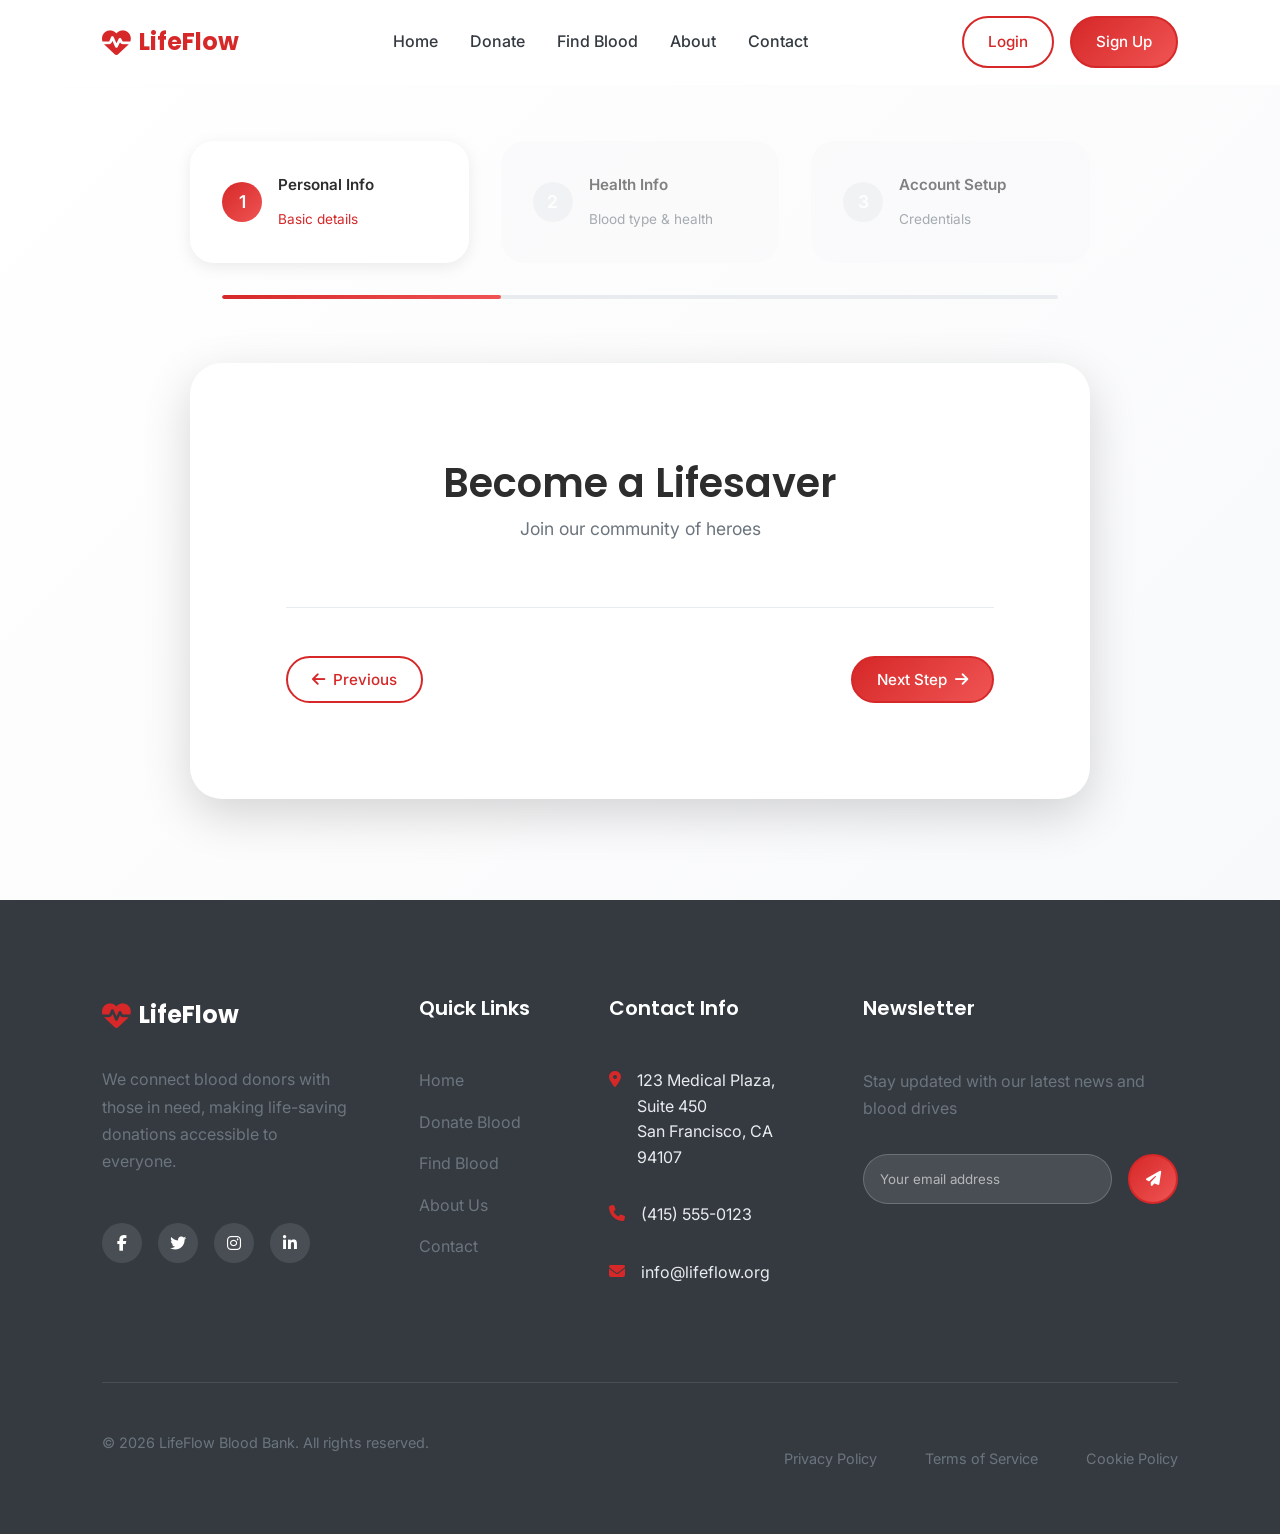
==== register.html @ fe461d33 "commit second" ====
<!DOCTYPE html>
<html lang="en">
<head>
    <meta charset="UTF-8">
    <meta name="viewport" content="width=device-width, initial-scale=1.0">
    <title>Register | LifeFlow Blood Bank</title>
    
    <!-- Fonts -->
    <link rel="preconnect" href="https://fonts.googleapis.com">
    <link rel="preconnect" href="https://fonts.gstatic.com" crossorigin>
    <link href="https://fonts.googleapis.com/css2?family=Inter:wght@300;400;500;600;700&family=Poppins:wght@400;500;600;700&display=swap" rel="stylesheet">
    
    <!-- Font Awesome -->
    <link rel="stylesheet" href="https://cdnjs.cloudflare.com/ajax/libs/font-awesome/6.4.0/css/all.min.css">
    
    <!-- AOS -->
    <link href="https://unpkg.com/aos@2.3.1/dist/aos.css" rel="stylesheet">
    
    <!-- CSS Files -->
    <link rel="stylesheet" href="assets/css/style.css">
    <link rel="stylesheet" href="assets/css/animations.css">
    <link rel="stylesheet" href="assets/css/responsive.css">
    <link rel="stylesheet" href="assets/css/register.css">
    <link rel="stylesheet" href="assets/css/micro-interactions.css">
    
    <link rel="icon" type="image/x-icon" href="assets/images/icons/favicon.ico">
</head>
<body>
    <!-- Navbar -->
    <nav class="navbar">
        <div class="container">
            <a href="index.html" class="logo">
                <i class="fas fa-heartbeat"></i>
                <span>LifeFlow</span>
            </a>
            
            <div class="nav-links" id="navLinks">
                <a href="index.html" class="nav-link">Home</a>
                <a href="#" class="nav-link">Donate</a>
                <a href="#" class="nav-link">Find Blood</a>
                <a href="#" class="nav-link">About</a>
                <a href="#" class="nav-link">Contact</a>
            </div>
            
            <div class="nav-buttons">
                <a href="login.html" class="btn btn-outline">Login</a>
                <a href="register.html" class="btn btn-primary active">Sign Up</a>
            </div>
            
            <button class="menu-toggle" id="menuToggle">
                <i class="fas fa-bars"></i>
            </button>
        </div>
    </nav>

    <!-- Register Section -->
    <section class="register-section">
        <div class="container">
            <div class="register-container">
                <!-- Progress Steps -->
                <div class="register-progress" data-aos="fade-down">
                    <div class="progress-steps">
                        <div class="step active" data-step="1">
                            <div class="step-number">1</div>
                            <div class="step-text">
                                <span class="step-title">Personal Info</span>
                                <span class="step-desc">Basic details</span>
                            </div>
                        </div>
                        <div class="step" data-step="2">
                            <div class="step-number">2</div>
                            <div class="step-text">
                                <span class="step-title">Health Info</span>
                                <span class="step-desc">Blood type & health</span>
                            </div>
                        </div>
                        <div class="step" data-step="3">
                            <div class="step-number">3</div>
                            <div class="step-text">
                                <span class="step-title">Account Setup</span>
                                <span class="step-desc">Credentials</span>
                            </div>
                        </div>
                    </div>
                    <div class="progress-bar">
                        <div class="progress-fill" id="progressFill"></div>
                    </div>
                </div>

                <!-- Register Form -->
                <div class="register-card" data-aos="fade-up">
                    <div class="register-header">
                        <h1 class="register-title">Become a Lifesaver</h1>
                        <p class="register-subtitle">Join our community of heroes</p>
                    </div>

                    <form class="register-form" id="registerForm">
                        <!-- Step 1: Personal Information -->
                        <div class="form-step active" data-step="1">
                            <div class="form-row">
                                <div class="form-group">
                                    <label for="fullName" class="form-label">Full Name</label>
                                    <div class="input-group">
                                        <i class="fas fa-user"></i>
                                        <input 
                                            type="text" 
                                            id="fullName" 
                                            name="fullName" 
                                            placeholder="Enter your full name"
                                            required
                                        >
                                    </div>
                                    <div class="error-message" id="fullNameError"></div>
                                </div>
                            </div>

                            <div class="form-row">
                                <div class="form-group">
                                    <label for="email" class="form-label">Email Address</label>
                                    <div class="input-group">
                                        <i class="fas fa-envelope"></i>
                                        <input 
                                            type="email" 
                                            id="email" 
                                            name="email" 
                                            placeholder="Enter your email"
                                            required
                                        >
                                    </div>
                                    <div class="error-message" id="emailError"></div>
                                </div>
                                <div class="form-group">
                                    <label for="phone" class="form-label">Phone Number</label>
                                    <div class="input-group">
                                        <i class="fas fa-phone"></i>
                                        <input 
                                            type="tel" 
                                            id="phone" 
                                            name="phone" 
                                            placeholder="Enter your phone number"
                                            required
                                        >
                                    </div>
                                    <div class="error-message" id="phoneError"></div>
                                </div>
                            </div>

                            <div class="form-row">
                                <div class="form-group">
                                    <label for="gender" class="form-label">Gender</label>
                                    <div class="input-group">
                                        <i class="fas fa-venus-mars"></i>
                                        <select id="gender" name="gender" required>
                                            <option value="">Select gender</option>
                                            <option value="male">Male</option>
                                            <option value="female">Female</option>
                                            <option value="other">Other</option>
                                            <option value="prefer-not-to-say">Prefer not to say</option>
                                        </select>
                                    </div>
                                    <div class="error-message" id="genderError"></div>
                                </div>
                                <div class="form-group">
                                    <label for="dob" class="form-label">Date of Birth</label>
                                    <div class="input-group">
                                        <i class="fas fa-birthday-cake"></i>
                                        <input 
                                            type="date" 
                                            id="dob" 
                                            name="dob" 
                                            required
                                            max="2005-01-01"
                                        >
                                    </div>
                                    <div class="error-message" id="dobError"></div>
                                </div>
                            </div>
                        </div>

                        <!-- Step 2: Health Information -->
                        <div class="form-step" data-step="2">
                            <div class="form-group">
                                <label for="bloodGroup" class="form-label">Blood Group</label>
                                <div class="blood-group-selector">
                                    <div class="blood-options">
                                        <div class="blood-option" data-blood="A+">
                                            <span>A+</span>
                                        </div>
                                        <div class="blood-option" data-blood="A-">
                                            <span>A-</span>
                                        </div>
                                        <div class="blood-option" data-blood="B+">
                                            <span>B+</span>
                                        </div>
                                        <div class="blood-option" data-blood="B-">
                                            <span>B-</span>
                                        </div>
                                        <div class="blood-option" data-blood="AB+">
                                            <span>AB+</span>
                                        </div>
                                        <div class="blood-option" data-blood="AB-">
                                            <span>AB-</span>
                                        </div>
                                        <div class="blood-option" data-blood="O+">
                                            <span>O+</span>
                                        </div>
                                        <div class="blood-option" data-blood="O-">
                                            <span>O-</span>
                                        </div>
                                    </div>
                                    <input type="hidden" id="bloodGroup" name="bloodGroup" required>
                                    <div class="error-message" id="bloodGroupError"></div>
                                </div>
                            </div>

                            <div class="form-group">
                                <label class="form-label">Health Status</label>
                                <div class="health-questions">
                                    <div class="health-question">
                                        <p>Have you donated blood in the last 3 months?</p>
                                        <div class="radio-group">
                                            <label class="radio-container">
                                                <input type="radio" name="recentDonation" value="yes">
                                                <span class="radio-checkmark"></span>
                                                <span class="radio-label">Yes</span>
                                            </label>
                                            <label class="radio-container">
                                                <input type="radio" name="recentDonation" value="no" checked>
                                                <span class="radio-checkmark"></span>
                                                <span class="radio-label">No</span>
                                            </label>
                                        </div>
                                    </div>
                                    <div class="health-question">
                                        <p>Do you have any chronic illnesses?</p>
                                        <div class="radio-group">
                                            <label class="radio-container">
                                                <input type="radio" name="chronicIllness" value="yes">
                                                <span class="radio-checkmark"></span>
                                                <span class="radio-label">Yes</span>
                                            </label>
                                            <label class="radio-container">
                                                <input type="radio" name="chronicIllness" value="no" checked>
                                                <span class="radio-checkmark"></span>
                                                <span class="radio-label">No</span>
                                            </label>
                                        </div>
                                    </div>
                                </div>
                            </div>
                        </div>

                        <!-- Step 3: Account Setup -->
                        <div class="form-step" data-step="3">
                            <div class="form-group">
                                <label for="password" class="form-label">Password</label>
                                <div class="input-group">
                                    <i class="fas fa-lock"></i>
                                    <input 
                                        type="password" 
                                        id="password" 
                                        name="password" 
                                        placeholder="Create a strong password"
                                        required
                                    >
                                    <button type="button" class="toggle-password" id="togglePassword">
                                        <i class="fas fa-eye"></i>
                                    </button>
                                </div>
                                <div class="password-strength" id="passwordStrength">
                                    <div class="strength-bar">
                                        <div class="strength-fill" id="strengthFill"></div>
                                    </div>
                                    <span class="strength-text" id="strengthText">Weak</span>
                                </div>
                                <div class="error-message" id="passwordError"></div>
                            </div>

                            <div class="form-group">
                                <label for="confirmPassword" class="form-label">Confirm Password</label>
                                <div class="input-group">
                                    <i class="fas fa-lock"></i>
                                    <input 
                                        type="password" 
                                        id="confirmPassword" 
                                        name="confirmPassword" 
                                        placeholder="Confirm your password"
                                        required
                                    >
                                    <button type="button" class="toggle-password" id="toggleConfirmPassword">
                                        <i class="fas fa-eye"></i>
                                    </button>
                                </div>
                                <div class="error-message" id="confirmPasswordError"></div>
                            </div>

                            <div class="form-group">
                                <label class="checkbox-container terms-checkbox">
                                    <input type="checkbox" id="terms" name="terms" required>
                                    <span class="checkmark"></span>
                                    <span class="checkbox-label">
                                        I agree to the <a href="#" class="terms-link">Terms of Service</a> and <a href="#" class="terms-link">Privacy Policy</a>. I understand that my information will be used for blood donation purposes only.
                                    </span>
                                </label>
                                <div class="error-message" id="termsError"></div>
                            </div>
                        </div>

                        <!-- Form Navigation -->
                        <div class="form-navigation">
                            <button type="button" class="btn btn-outline btn-prev" id="prevBtn">
                                <i class="fas fa-arrow-left"></i>
                                Previous
                            </button>
                            <button type="button" class="btn btn-primary btn-next" id="nextBtn">
                                Next Step
                                <i class="fas fa-arrow-right"></i>
                            </button>
                            <button type="submit" class="btn btn-primary btn-submit" id="submitBtn">
                                <i class="fas fa-user-plus"></i>
                                Create Account
                            </button>
                        </div>
                    </form>
                </div>
            </div>
        </div>
    </section>

    <!-- Success Modal -->
    <div class="modal-overlay" id="successModal">
        <div class="modal-content">
            <div class="modal-success">
                <div class="success-icon">
                    <i class="fas fa-check-circle"></i>
                </div>
                <h2 class="modal-title">Registration Successful!</h2>
                <p class="modal-text">Welcome to the LifeFlow community. Your account has been created successfully.</p>
                <div class="success-details">
                    <p>You can now:</p>
                    <ul>
                        <li><i class="fas fa-check"></i> Schedule blood donations</li>
                        <li><i class="fas fa-check"></i> Track your donation history</li>
                        <li><i class="fas fa-check"></i> Find blood donation centers</li>
                        <li><i class="fas fa-check"></i> Receive important updates</li>
                    </ul>
                </div>
                <div class="modal-actions">
                    <a href="index.html" class="btn btn-outline">Return Home</a>
                    <a href="login.html" class="btn btn-primary">Login Now</a>
                </div>
            </div>
        </div>
    </div>

    <!-- Footer -->
    <footer class="footer">
        <div class="container">
            <div class="footer-grid">
                <div class="footer-col">
                    <a href="index.html" class="footer-logo">
                        <i class="fas fa-heartbeat"></i>
                        <span>LifeFlow</span>
                    </a>
                    <p class="footer-desc">
                        We connect blood donors with those in need, making life-saving donations accessible to everyone.
                    </p>
                    <div class="social-links">
                        <a href="#" class="social-link"><i class="fab fa-facebook-f"></i></a>
                        <a href="#" class="social-link"><i class="fab fa-twitter"></i></a>
                        <a href="#" class="social-link"><i class="fab fa-instagram"></i></a>
                        <a href="#" class="social-link"><i class="fab fa-linkedin-in"></i></a>
                    </div>
                </div>
                
                <div class="footer-col">
                    <h3 class="footer-title">Quick Links</h3>
                    <ul class="footer-links">
                        <li><a href="index.html">Home</a></li>
                        <li><a href="#">Donate Blood</a></li>
                        <li><a href="#">Find Blood</a></li>
                        <li><a href="#">About Us</a></li>
                        <li><a href="#">Contact</a></li>
                    </ul>
                </div>
                
                <div class="footer-col">
                    <h3 class="footer-title">Contact Info</h3>
                    <ul class="footer-contact">
                        <li>
                            <i class="fas fa-map-marker-alt"></i>
                            <span>123 Medical Plaza, Suite 450<br>San Francisco, CA 94107</span>
                        </li>
                        <li>
                            <i class="fas fa-phone"></i>
                            <span>(415) 555-0123</span>
                        </li>
                        <li>
                            <i class="fas fa-envelope"></i>
                            <span>info@lifeflow.org</span>
                        </li>
                    </ul>
                </div>
                
                <div class="footer-col">
                    <h3 class="footer-title">Newsletter</h3>
                    <p class="footer-newsletter">Stay updated with our latest news and blood drives</p>
                    <form class="newsletter-form">
                        <input type="email" placeholder="Your email address" required>
                        <button type="submit" class="btn btn-primary">
                            <i class="fas fa-paper-plane"></i>
                        </button>
                    </form>
                </div>
            </div>
            
            <div class="footer-bottom">
                <p class="copyright">© 2023 LifeFlow Blood Bank. All rights reserved.</p>
                <div class="footer-bottom-links">
                    <a href="#">Privacy Policy</a>
                    <a href="#">Terms of Service</a>
                    <a href="#">Cookie Policy</a>
                </div>
            </div>
        </div>
    </footer>

    <!-- Scripts -->
    <script src="https://unpkg.com/aos@2.3.1/dist/aos.js"></script>
    <script src="assets/js/main.js"></script>
    <script src="assets/js/navbar.js"></script>
    <script src="assets/js/register.js"></script>
    <script src="assets/js/micro-interactions.js"></script>
    
    <script>
        // Initialize AOS
        AOS.init({
            duration: 800,
            once: true,
            offset: 100
        });
    </script>
</body>
</html>
---- assets/css/style.css ----
/* ===== CSS Variables ===== */
:root {
    /* Colors */
    --primary: #D62828;
    --primary-dark: #B21E1E;
    --primary-light: #F05454;
    --secondary: #FFFFFF;
    --accent: #2D2D2D;
    --background: #F8F9FA;
    --light-gray: #E9ECEF;
    --medium-gray: #6C757D;
    --dark-gray: #343A40;
    --success: #28A745;
    --warning: #FFC107;
    --danger: #DC3545;
    --info: #17A2B8;
    
    /* Gradients */
    --gradient-primary: linear-gradient(135deg, var(--primary), var(--primary-light));
    --gradient-light: linear-gradient(135deg, #FFFFFF, var(--background));
    
    /* Shadows */
    --shadow-sm: 0 2px 8px rgba(0, 0, 0, 0.05);
    --shadow-md: 0 4px 16px rgba(0, 0, 0, 0.08);
    --shadow-lg: 0 8px 32px rgba(0, 0, 0, 0.12);
    --shadow-xl: 0 16px 48px rgba(0, 0, 0, 0.16);
    
    /* Glass Effect */
    --glass-bg: rgba(255, 255, 255, 0.85);
    --glass-border: 1px solid rgba(255, 255, 255, 0.2);
    --glass-shadow: 0 8px 32px rgba(0, 0, 0, 0.1);
    
    /* Typography */
    --font-primary: 'Inter', -apple-system, BlinkMacSystemFont, sans-serif;
    --font-heading: 'Poppins', -apple-system, BlinkMacSystemFont, sans-serif;
    
    /* Spacing */
    --spacing-xs: 0.5rem;
    --spacing-sm: 1rem;
    --spacing-md: 2rem;
    --spacing-lg: 3rem;
    --spacing-xl: 4rem;
    --spacing-xxl: 6rem;
    
    /* Border Radius */
    --radius-sm: 8px;
    --radius-md: 16px;
    --radius-lg: 24px;
    --radius-xl: 32px;
    --radius-pill: 9999px;
    
    /* Transitions */
    --transition-fast: 0.2s ease;
    --transition-normal: 0.3s ease;
    --transition-slow: 0.5s ease;
}

/* ===== Reset & Base Styles ===== */
* {
    margin: 0;
    padding: 0;
    box-sizing: border-box;
}

html {
    scroll-behavior: smooth;
}

body {
    font-family: var(--font-primary);
    background-color: var(--background);
    color: var(--accent);
    line-height: 1.6;
    overflow-x: hidden;
}

h1, h2, h3, h4, h5, h6 {
    font-family: var(--font-heading);
    font-weight: 600;
    line-height: 1.2;
    margin-bottom: var(--spacing-md);
}

p {
    margin-bottom: var(--spacing-md);
}

a {
    text-decoration: none;
    color: inherit;
    transition: var(--transition-normal);
}

img {
    max-width: 100%;
    height: auto;
}

.container {
    width: 100%;
    max-width: 1200px;
    margin: 0 auto;
    padding: 0 var(--spacing-md);
}

section {
    padding: var(--spacing-xxl) 0;
}

/* ===== Buttons ===== */
.btn {
    display: inline-flex;
    align-items: center;
    justify-content: center;
    gap: var(--spacing-xs);
    padding: 0.75rem 1.5rem;
    border-radius: var(--radius-pill);
    font-family: var(--font-primary);
    font-weight: 500;
    font-size: 0.95rem;
    cursor: pointer;
    transition: var(--transition-normal);
    border: 2px solid transparent;
    outline: none;
    text-align: center;
}

.btn-primary {
    background: var(--gradient-primary);
    color: var(--secondary);
    border-color: var(--primary);
}

.btn-primary:hover {
    background: var(--primary-dark);
    transform: translateY(-2px);
    box-shadow: var(--shadow-md);
}

.btn-outline {
    background: transparent;
    color: var(--primary);
    border-color: var(--primary);
}

.btn-outline:hover {
    background: var(--primary);
    color: var(--secondary);
    transform: translateY(-2px);
}

.btn-large {
    padding: 1rem 2rem;
    font-size: 1rem;
}

.btn-cta {
    padding: 1.25rem 3rem;
    font-size: 1.1rem;
    font-weight: 600;
}

/* ===== Navbar ===== */
.navbar {
    position: fixed;
    top: 0;
    left: 0;
    width: 100%;
    z-index: 1000;
    padding: 1rem 0;
    transition: var(--transition-normal);
    background: var(--glass-bg);
    backdrop-filter: blur(10px);
    border-bottom: var(--glass-border);
}

.navbar.scrolled {
    background: var(--secondary);
    box-shadow: var(--shadow-sm);
    padding: 0.75rem 0;
}

.navbar .container {
    display: flex;
    align-items: center;
    justify-content: space-between;
}

.logo {
    display: flex;
    align-items: center;
    gap: var(--spacing-xs);
    font-family: var(--font-heading);
    font-size: 1.5rem;
    font-weight: 700;
    color: var(--primary);
}

.logo i {
    font-size: 1.8rem;
}

.nav-links {
    display: flex;
    gap: var(--spacing-md);
    align-items: center;
}

.nav-link {
    font-weight: 500;
    color: var(--dark-gray);
    position: relative;
    padding: 0.5rem 0;
}

.nav-link:hover {
    color: var(--primary);
}

.nav-link.active {
    color: var(--primary);
}

.nav-link.active::after {
    content: '';
    position: absolute;
    bottom: 0;
    left: 0;
    width: 100%;
    height: 2px;
    background: var(--primary);
    border-radius: var(--radius-pill);
}

.nav-buttons {
    display: flex;
    gap: var(--spacing-sm);
    align-items: center;
}

.menu-toggle {
    display: none;
    background: none;
    border: none;
    font-size: 1.5rem;
    color: var(--dark-gray);
    cursor: pointer;
    padding: 0.5rem;
}

/* ===== Hero Section ===== */
.hero {
    min-height: 100vh;
    display: flex;
    align-items: center;
    position: relative;
    padding-top: 80px;
    overflow: hidden;
}

.hero-background {
    position: absolute;
    top: 0;
    left: 0;
    width: 100%;
    height: 100%;
    z-index: -1;
    background: var(--gradient-light);
}

.floating-shapes {
    position: absolute;
    width: 100%;
    height: 100%;
}

.shape {
    position: absolute;
    border-radius: 50%;
    background: linear-gradient(135deg, rgba(214, 40, 40, 0.1), rgba(240, 84, 84, 0.05));
    animation: float 6s ease-in-out infinite;
}

.shape-1 {
    width: 300px;
    height: 300px;
    top: 10%;
    left: 5%;
    animation-delay: 0s;
}

.shape-2 {
    width: 200px;
    height: 200px;
    top: 60%;
    right: 10%;
    animation-delay: 2s;
}

.shape-3 {
    width: 150px;
    height: 150px;
    bottom: 20%;
    left: 20%;
    animation-delay: 4s;
}

.shape-4 {
    width: 100px;
    height: 100px;
    top: 30%;
    right: 25%;
    animation-delay: 1s;
}

.blood-drops {
    position: absolute;
    width: 100%;
    height: 100%;
}

.drop {
    position: absolute;
    background: var(--primary);
    border-radius: 50%;
    animation: dropFloat 8s ease-in-out infinite;
}

.drop-1 {
    width: 20px;
    height: 20px;
    top: 20%;
    left: 15%;
    animation-delay: 0s;
}

.drop-2 {
    width: 15px;
    height: 15px;
    top: 40%;
    right: 20%;
    animation-delay: 1s;
}

.drop-3 {
    width: 25px;
    height: 25px;
    bottom: 30%;
    left: 30%;
    animation-delay: 2s;
}

.drop-4 {
    width: 12px;
    height: 12px;
    top: 60%;
    right: 35%;
    animation-delay: 3s;
}

.drop-5 {
    width: 18px;
    height: 18px;
    bottom: 40%;
    right: 15%;
    animation-delay: 4s;
}

.hero .container {
    display: grid;
    grid-template-columns: 1fr 1fr;
    gap: var(--spacing-xl);
    align-items: center;
}

.hero-content {
    max-width: 600px;
}

.hero-title {
    font-size: 3.5rem;
    margin-bottom: var(--spacing-md);
    line-height: 1.1;
}

.gradient-text {
    background: var(--gradient-primary);
    -webkit-background-clip: text;
    -webkit-text-fill-color: transparent;
    background-clip: text;
}

.hero-subtitle {
    font-size: 1.25rem;
    color: var(--medium-gray);
    margin-bottom: var(--spacing-lg);
}

.hero-buttons {
    display: flex;
    gap: var(--spacing-md);
    flex-wrap: wrap;
}

.hero-image {
    position: relative;
}

.image-container {
    position: relative;
    width: 100%;
    height: 500px;
}

.image-placeholder {
    width: 100%;
    height: 100%;
    border-radius: var(--radius-lg);
    background: var(--gradient-light);
    box-shadow: var(--shadow-xl);
    position: relative;
    overflow: hidden;
}

.illustration {
    position: absolute;
    width: 100%;
    height: 100%;
    display: flex;
    align-items: center;
    justify-content: center;
}

.donor {
    width: 200px;
    height: 300px;
    background: linear-gradient(135deg, rgba(255, 255, 255, 0.9), rgba(255, 255, 255, 0.7));
    border-radius: var(--radius-lg);
    position: relative;
    box-shadow: var(--shadow-lg);
}

.blood-bag {
    position: absolute;
    top: 50%;
    right: 30%;
    width: 80px;
    height: 120px;
    background: var(--primary);
    border-radius: 20px;
    transform: rotate(15deg);
    box-shadow: var(--shadow-md);
}

.heart {
    position: absolute;
    top: 20%;
    left: 30%;
    width: 60px;
    height: 60px;
    background: var(--primary-light);
    border-radius: 50%;
    display: flex;
    align-items: center;
    justify-content: center;
    color: white;
    font-size: 1.5rem;
    box-shadow: var(--shadow-md);
}

.heart::before {
    content: '❤️';
}

/* ===== Statistics Section ===== */
.stats-section {
    background: var(--secondary);
    box-shadow: var(--shadow-sm);
    border-radius: var(--radius-lg);
    margin-top: -100px;
    position: relative;
    z-index: 2;
}

.stats-grid {
    display: grid;
    grid-template-columns: repeat(4, 1fr);
    gap: var(--spacing-lg);
    text-align: center;
}

.stat-card {
    padding: var(--spacing-lg);
}

.stat-icon {
    width: 80px;
    height: 80px;
    background: linear-gradient(135deg, rgba(214, 40, 40, 0.1), rgba(240, 84, 84, 0.05));
    border-radius: 50%;
    display: flex;
    align-items: center;
    justify-content: center;
    margin: 0 auto var(--spacing-md);
    font-size: 2rem;
    color: var(--primary);
}

.stat-number {
    font-size: 3rem;
    font-weight: 700;
    color: var(--primary);
    margin-bottom: var(--spacing-xs);
}

.stat-label {
    color: var(--medium-gray);
    font-weight: 500;
}

/* ===== Why Donate Section ===== */
.why-donate-section {
    background: var(--background);
}

.section-header {
    text-align: center;
    max-width: 700px;
    margin: 0 auto var(--spacing-xl);
}

.section-title {
    font-size: 2.5rem;
    color: var(--accent);
    margin-bottom: var(--spacing-sm);
}

.section-subtitle {
    font-size: 1.1rem;
    color: var(--medium-gray);
    max-width: 500px;
    margin: 0 auto;
}

.cards-grid {
    display: grid;
    grid-template-columns: repeat(3, 1fr);
    gap: var(--spacing-lg);
}

.why-card {
    background: var(--secondary);
    padding: var(--spacing-xl);
    border-radius: var(--radius-lg);
    box-shadow: var(--shadow-md);
    transition: var(--transition-normal);
    text-align: center;
}

.why-card:hover {
    transform: translateY(-10px);
    box-shadow: var(--shadow-xl);
}

.card-icon {
    width: 80px;
    height: 80px;
    background: linear-gradient(135deg, rgba(214, 40, 40, 0.1), rgba(240, 84, 84, 0.05));
    border-radius: 50%;
    display: flex;
    align-items: center;
    justify-content: center;
    margin: 0 auto var(--spacing-md);
    font-size: 2rem;
    color: var(--primary);
    transition: var(--transition-normal);
}

.why-card:hover .card-icon {
    background: var(--gradient-primary);
    color: var(--secondary);
}

.card-title {
    font-size: 1.5rem;
    margin-bottom: var(--spacing-sm);
}

.card-text {
    color: var(--medium-gray);
    line-height: 1.7;
}

/* ===== Blood Types Section ===== */
.blood-types-section {
    background: var(--secondary);
}

.blood-grid {
    display: grid;
    grid-template-columns: repeat(4, 1fr);
    gap: var(--spacing-md);
}

.blood-card {
    background: var(--background);
    padding: var(--spacing-lg);
    border-radius: var(--radius-lg);
    text-align: center;
    border: 2px solid transparent;
    transition: var(--transition-normal);
    cursor: pointer;
}

.blood-card:hover {
    transform: translateY(-5px);
    border-color: var(--primary);
    box-shadow: var(--shadow-lg);
}

.blood-icon {
    width: 60px;
    height: 60px;
    background: var(--primary);
    border-radius: 50%;
    display: flex;
    align-items: center;
    justify-content: center;
    margin: 0 auto var(--spacing-md);
    color: var(--secondary);
    font-size: 1.5rem;
    font-weight: 700;
}

.blood-title {
    font-size: 1.25rem;
    margin-bottom: var(--spacing-xs);
}

.blood-desc {
    color: var(--medium-gray);
    font-size: 0.9rem;
    margin-bottom: var(--spacing-sm);
}

.blood-status {
    display: inline-block;
    padding: 0.25rem 0.75rem;
    border-radius: var(--radius-pill);
    font-size: 0.85rem;
    font-weight: 500;
}

.blood-status.urgent {
    background: rgba(255, 107, 107, 0.2);
    color: #FF6B6B;
}

.blood-status.critical {
    background: rgba(255, 43, 43, 0.2);
    color: #FF2B2B;
}

.blood-status.moderate {
    background: rgba(255, 193, 7, 0.2);
    color: #FFC107;
}

.blood-status.low {
    background: rgba(40, 167, 69, 0.2);
    color: #28A745;
}

/* ===== Process Section ===== */
.process-section {
    background: var(--gradient-light);
}

.process-timeline {
    position: relative;
    max-width: 800px;
    margin: 0 auto;
}

.process-step {
    display: flex;
    align-items: center;
    gap: var(--spacing-lg);
    margin-bottom: var(--spacing-xl);
    position: relative;
}

.step-number {
    width: 60px;
    height: 60px;
    background: var(--gradient-primary);
    border-radius: 50%;
    display: flex;
    align-items: center;
    justify-content: center;
    color: var(--secondary);
    font-size: 1.5rem;
    font-weight: 700;
    flex-shrink: 0;
    z-index: 2;
}

.step-content {
    background: var(--secondary);
    padding: var(--spacing-lg);
    border-radius: var(--radius-lg);
    flex: 1;
    box-shadow: var(--shadow-md);
}

.step-icon {
    width: 50px;
    height: 50px;
    background: linear-gradient(135deg, rgba(214, 40, 40, 0.1), rgba(240, 84, 84, 0.05));
    border-radius: 50%;
    display: flex;
    align-items: center;
    justify-content: center;
    margin-bottom: var(--spacing-md);
    font-size: 1.5rem;
    color: var(--primary);
}

.step-title {
    font-size: 1.25rem;
    margin-bottom: var(--spacing-xs);
}

.step-desc {
    color: var(--medium-gray);
}

/* ===== Testimonials Section ===== */
.testimonials-section {
    background: var(--secondary);
}

.testimonials-swiper {
    max-width: 900px;
    margin: 0 auto;
    padding: 0 var(--spacing-md);
}

.testimonial-card {
    background: var(--background);
    padding: var(--spacing-xl);
    border-radius: var(--radius-lg);
    box-shadow: var(--shadow-md);
    height: 300px;
    display: flex;
    flex-direction: column;
    justify-content: space-between;
}

.testimonial-content {
    font-size: 1.1rem;
    line-height: 1.7;
    color: var(--dark-gray);
    font-style: italic;
    margin-bottom: var(--spacing-lg);
}

.testimonial-author {
    display: flex;
    align-items: center;
    gap: var(--spacing-md);
}

.author-image {
    width: 60px;
    height: 60px;
    border-radius: 50%;
    overflow: hidden;
    flex-shrink: 0;
}

.author-image img {
    width: 100%;
    height: 100%;
    object-fit: cover;
}

.author-info h4 {
    margin-bottom: 0.25rem;
    font-size: 1.1rem;
}

.author-info p {
    color: var(--medium-gray);
    margin-bottom: 0;
    font-size: 0.9rem;
}

/* ===== CTA Section ===== */
.cta-section {
    background: var(--gradient-primary);
    color: var(--secondary);
    text-align: center;
    position: relative;
    overflow: hidden;
}

.cta-content {
    position: relative;
    z-index: 2;
    max-width: 700px;
    margin: 0 auto;
}

.cta-title {
    font-size: 3rem;
    margin-bottom: var(--spacing-sm);
    color: var(--secondary);
}

.cta-subtitle {
    font-size: 1.25rem;
    margin-bottom: var(--spacing-lg);
    opacity: 0.9;
}

/* ===== Footer ===== */
.footer {
    background: var(--dark-gray);
    color: var(--light-gray);
    padding: var(--spacing-xxl) 0 var(--spacing-lg);
}

.footer-grid {
    display: grid;
    grid-template-columns: 2fr 1fr 1.5fr 1.5fr;
    gap: var(--spacing-xl);
    margin-bottom: var(--spacing-xl);
}

.footer-logo {
    display: flex;
    align-items: center;
    gap: var(--spacing-xs);
    font-family: var(--font-heading);
    font-size: 1.5rem;
    font-weight: 700;
    color: var(--secondary);
    margin-bottom: var(--spacing-md);
}

.footer-logo i {
    color: var(--primary);
    font-size: 1.8rem;
}

.footer-desc {
    color: var(--medium-gray);
    margin-bottom: var(--spacing-lg);
    line-height: 1.7;
}

.social-links {
    display: flex;
    gap: var(--spacing-sm);
}

.social-link {
    width: 40px;
    height: 40px;
    background: rgba(255, 255, 255, 0.1);
    border-radius: 50%;
    display: flex;
    align-items: center;
    justify-content: center;
    color: var(--secondary);
    transition: var(--transition-normal);
}

.social-link:hover {
    background: var(--primary);
    transform: translateY(-3px);
}

.footer-title {
    font-size: 1.25rem;
    margin-bottom: var(--spacing-lg);
    color: var(--secondary);
}

.footer-links {
    list-style: none;
}

.footer-links li {
    margin-bottom: var(--spacing-sm);
}

.footer-links a {
    color: var(--medium-gray);
    transition: var(--transition-normal);
}

.footer-links a:hover {
    color: var(--primary);
    padding-left: 5px;
}

.footer-contact {
    list-style: none;
}

.footer-contact li {
    display: flex;
    gap: var(--spacing-sm);
    margin-bottom: var(--spacing-md);
    align-items: flex-start;
}

.footer-contact i {
    color: var(--primary);
    margin-top: 3px;
    flex-shrink: 0;
}

.footer-newsletter {
    color: var(--medium-gray);
    margin-bottom: var(--spacing-md);
    line-height: 1.7;
}

.newsletter-form {
    display: flex;
    gap: var(--spacing-sm);
}

.newsletter-form input {
    flex: 1;
    padding: 0.75rem 1rem;
    border-radius: var(--radius-pill);
    border: 1px solid rgba(255, 255, 255, 0.2);
    background: rgba(255, 255, 255, 0.1);
    color: var(--secondary);
    font-family: var(--font-primary);
    outline: none;
}

.newsletter-form input::placeholder {
    color: rgba(255, 255, 255, 0.6);
}

.newsletter-form .btn {
    width: 50px;
    height: 50px;
    padding: 0;
}

.footer-bottom {
    padding-top: var(--spacing-lg);
    border-top: 1px solid rgba(255, 255, 255, 0.1);
    display: flex;
    justify-content: space-between;
    align-items: center;
    flex-wrap: wrap;
    gap: var(--spacing-md);
}

.copyright {
    color: var(--medium-gray);
    font-size: 0.9rem;
}

.footer-bottom-links {
    display: flex;
    gap: var(--spacing-lg);
}

.footer-bottom-links a {
    color: var(--medium-gray);
    font-size: 0.9rem;
    transition: var(--transition-normal);
}

.footer-bottom-links a:hover {
    color: var(--primary);
}
---- assets/css/animations.css ----
/* ===== Animations ===== */

/* Floating Animation for Shapes */
@keyframes float {
    0%, 100% {
        transform: translateY(0) translateX(0);
    }
    25% {
        transform: translateY(-20px) translateX(10px);
    }
    50% {
        transform: translateY(-10px) translateX(20px);
    }
    75% {
        transform: translateY(20px) translateX(-10px);
    }
}

/* Blood Drop Floating */
@keyframes dropFloat {
    0%, 100% {
        transform: translateY(0) scale(1);
        opacity: 0.6;
    }
    25% {
        transform: translateY(-30px) translateX(10px) scale(1.1);
        opacity: 0.8;
    }
    50% {
        transform: translateY(-15px) translateX(-20px) scale(1);
        opacity: 0.6;
    }
    75% {
        transform: translateY(20px) translateX(15px) scale(0.9);
        opacity: 0.4;
    }
}

/* Ripple Effect for Buttons */
@keyframes ripple {
    0% {
        transform: scale(0);
        opacity: 1;
    }
    100% {
        transform: scale(4);
        opacity: 0;
    }
}

/* Pulse Animation */
@keyframes pulse {
    0%, 100% {
        transform: scale(1);
        opacity: 1;
    }
    50% {
        transform: scale(1.05);
        opacity: 0.8;
    }
}

/* Slide Up Animation */
@keyframes slideUp {
    from {
        transform: translateY(30px);
        opacity: 0;
    }
    to {
        transform: translateY(0);
        opacity: 1;
    }
}

/* Slide In Right Animation */
@keyframes slideInRight {
    from {
        transform: translateX(30px);
        opacity: 0;
    }
    to {
        transform: translateX(0);
        opacity: 1;
    }
}

/* Fade In Animation */
@keyframes fadeIn {
    from {
        opacity: 0;
    }
    to {
        opacity: 1;
    }
}

/* Scale In Animation */
@keyframes scaleIn {
    from {
        transform: scale(0.9);
        opacity: 0;
    }
    to {
        transform: scale(1);
        opacity: 1;
    }
}

/* Blood Card Glow */
@keyframes bloodGlow {
    0%, 100% {
        box-shadow: 0 0 10px rgba(214, 40, 40, 0.3);
    }
    50% {
        box-shadow: 0 0 20px rgba(214, 40, 40, 0.6);
    }
}

/* Heart Beat Animation */
@keyframes heartbeat {
    0%, 100% {
        transform: scale(1);
    }
    25% {
        transform: scale(1.1);
    }
    50% {
        transform: scale(1);
    }
    75% {
        transform: scale(1.05);
    }
}

/* Number Counter Animation */
@keyframes countUp {
    from {
        transform: translateY(10px);
        opacity: 0;
    }
    to {
        transform: translateY(0);
        opacity: 1;
    }
}

/* ===== Animation Classes ===== */
.animate-float {
    animation: float 6s ease-in-out infinite;
}

.animate-pulse {
    animation: pulse 2s ease-in-out infinite;
}

.animate-slide-up {
    animation: slideUp 0.6s ease-out forwards;
}

.animate-slide-right {
    animation: slideInRight 0.6s ease-out forwards;
}

.animate-fade-in {
    animation: fadeIn 0.8s ease-out forwards;
}

.animate-scale-in {
    animation: scaleIn 0.6s ease-out forwards;
}

.animate-heartbeat {
    animation: heartbeat 1s ease-in-out infinite;
}

/* ===== Hover Effects ===== */
.hover-grow {
    transition: transform var(--transition-normal);
}

.hover-grow:hover {
    transform: scale(1.05);
}

.hover-lift {
    transition: transform var(--transition-normal);
}

.hover-lift:hover {
    transform: translateY(-5px);
}

.hover-glow {
    transition: box-shadow var(--transition-normal);
}

.hover-glow:hover {
    box-shadow: var(--shadow-lg) !important;
}

.hover-primary {
    transition: all var(--transition-normal);
}

.hover-primary:hover {
    background: var(--gradient-primary) !important;
    color: var(--secondary) !important;
}

/* ===== Blood Card Animations ===== */
.blood-card.urgent-need {
    animation: bloodGlow 2s ease-in-out infinite;
}

.blood-card.critical-need {
    animation: bloodGlow 1s ease-in-out infinite;
}

/* ===== Button Ripple Effect ===== */
.btn {
    position: relative;
    overflow: hidden;
}

.btn::after {
    content: '';
    position: absolute;
    top: 50%;
    left: 50%;
    width: 5px;
    height: 5px;
    background: rgba(255, 255, 255, 0.5);
    opacity: 0;
    border-radius: 100%;
    transform: scale(1, 1) translate(-50%);
    transform-origin: 50% 50%;
}

.btn:focus:not(:active)::after {
    animation: ripple 1s ease-out;
}

/* ===== Loading Animation ===== */
.loading-spinner {
    width: 40px;
    height: 40px;
    border: 3px solid var(--light-gray);
    border-top-color: var(--primary);
    border-radius: 50%;
    animation: spin 1s linear infinite;
}

@keyframes spin {
    to {
        transform: rotate(360deg);
    }
}

/* ===== Page Transition ===== */
.page-transition {
    animation: fadeIn 0.5s ease-out forwards;
}

/* ===== Staggered Animation Delays ===== */
.stagger-1 { animation-delay: 0.1s; }
.stagger-2 { animation-delay: 0.2s; }
.stagger-3 { animation-delay: 0.3s; }
.stagger-4 { animation-delay: 0.4s; }
.stagger-5 { animation-delay: 0.5s; }
.stagger-6 { animation-delay: 0.6s; }
.stagger-7 { animation-delay: 0.7s; }
.stagger-8 { animation-delay: 0.8s; }

/* ===== Responsive Animation Adjustments ===== */
@media (max-width: 768px) {
    .animate-slide-right {
        animation: slideUp 0.6s ease-out forwards;
    }
    
    .blood-card.urgent-need,
    .blood-card.critical-need {
        animation: none;
    }
    
    .blood-card.urgent-need:hover,
    .blood-card.critical-need:hover {
        animation: bloodGlow 2s ease-in-out infinite;
    }
}
---- assets/css/responsive.css ----
/* ===== Responsive Design ===== */

/* Large Desktops (1200px and up) */
@media (min-width: 1200px) {
    .container {
        max-width: 1140px;
    }
}

/* Tablets and Small Desktops (992px to 1199px) */
@media (max-width: 1199px) {
    .hero-title {
        font-size: 3rem;
    }
    
    .section-title {
        font-size: 2.25rem;
    }
    
    .stats-grid {
        grid-template-columns: repeat(2, 1fr);
    }
    
    .blood-grid {
        grid-template-columns: repeat(2, 1fr);
    }
    
    .footer-grid {
        grid-template-columns: 1fr 1fr;
        gap: var(--spacing-xl);
    }
}

/* Tablets (768px to 991px) */
@media (max-width: 991px) {
    :root {
        --spacing-xl: 3rem;
        --spacing-xxl: 4rem;
    }
    
    section {
        padding: var(--spacing-xl) 0;
    }
    
    .hero .container {
        grid-template-columns: 1fr;
        text-align: center;
        gap: var(--spacing-lg);
    }
    
    .hero-content {
        max-width: 100%;
        margin-bottom: var(--spacing-xl);
    }
    
    .hero-title {
        font-size: 2.5rem;
    }
    
    .hero-subtitle {
        font-size: 1.1rem;
    }
    
    .hero-buttons {
        justify-content: center;
    }
    
    .cards-grid {
        grid-template-columns: repeat(2, 1fr);
        gap: var(--spacing-md);
    }
    
    .cta-title {
        font-size: 2.5rem;
    }
    
    .process-step {
        flex-direction: column;
        text-align: center;
        gap: var(--spacing-md);
    }
    
    .process-step::before {
        display: none;
    }
}

/* Mobile (576px to 767px) */
@media (max-width: 767px) {
    :root {
        --spacing-lg: 2rem;
        --spacing-xl: 2.5rem;
    }
    
    .navbar .nav-links,
    .navbar .nav-buttons {
        display: none;
    }
    
    .menu-toggle {
        display: block;
    }
    
    .navbar.active .nav-links,
    .navbar.active .nav-buttons {
        display: flex;
        flex-direction: column;
        position: absolute;
        top: 100%;
        left: 0;
        width: 100%;
        background: var(--secondary);
        padding: var(--spacing-md);
        box-shadow: var(--shadow-md);
        animation: slideDown 0.3s ease-out;
    }
    
    .navbar.active .nav-links {
        margin-bottom: var(--spacing-md);
    }
    
    .navbar.active .nav-link {
        padding: 0.75rem 0;
        width: 100%;
        text-align: center;
    }
    
    .navbar.active .nav-buttons {
        flex-direction: column;
        gap: var(--spacing-sm);
    }
    
    .stats-section {
        margin-top: -60px;
    }
    
    .stats-grid {
        grid-template-columns: 1fr;
        gap: var(--spacing-md);
    }
    
    .stat-card {
        padding: var(--spacing-md);
    }
    
    .stat-number {
        font-size: 2.5rem;
    }
    
    .cards-grid {
        grid-template-columns: 1fr;
        gap: var(--spacing-md);
    }
    
    .blood-grid {
        grid-template-columns: repeat(2, 1fr);
        gap: var(--spacing-sm);
    }
    
    .cta-title {
        font-size: 2rem;
    }
    
    .cta-subtitle {
        font-size: 1rem;
    }
    
    .footer-grid {
        grid-template-columns: 1fr;
        gap: var(--spacing-lg);
    }
    
    .footer-bottom {
        flex-direction: column;
        text-align: center;
        gap: var(--spacing-md);
    }
    
    .footer-bottom-links {
        justify-content: center;
    }
    
    .newsletter-form {
        flex-direction: column;
    }
    
    .newsletter-form .btn {
        width: 100%;
        height: auto;
        padding: 0.75rem;
    }
}

/* Small Mobile (up to 575px) */
@media (max-width: 575px) {
    :root {
        --spacing-md: 1.5rem;
        --spacing-lg: 1.75rem;
    }
    
    .container {
        padding: 0 var(--spacing-sm);
    }
    
    .hero-title {
        font-size: 2rem;
    }
    
    .hero-subtitle {
        font-size: 1rem;
    }
    
    .hero-buttons {
        flex-direction: column;
        gap: var(--spacing-sm);
    }
    
    .btn-large {
        width: 100%;
        justify-content: center;
    }
    
    .section-title {
        font-size: 1.75rem;
    }
    
    .section-subtitle {
        font-size: 1rem;
    }
    
    .blood-grid {
        grid-template-columns: 1fr;
    }
    
    .blood-card {
        padding: var(--spacing-md);
    }
    
    .testimonial-card {
        padding: var(--spacing-lg);
        height: auto;
    }
    
    .testimonial-author {
        flex-direction: column;
        text-align: center;
        gap: var(--spacing-sm);
    }
    
    .cta-title {
        font-size: 1.75rem;
    }
    
    .btn-cta {
        width: 100%;
        padding: 1rem;
    }
}

/* Height-based responsive adjustments */
@media (max-height: 700px) {
    .hero {
        min-height: auto;
        padding: 100px 0 var(--spacing-xl);
    }
    
    .hero-title {
        font-size: 2.5rem;
    }
}

/* Print styles */
@media print {
    .navbar,
    .hero-buttons,
    .footer,
    .swiper-pagination,
    .blood-status,
    .shape,
    .drop {
        display: none !important;
    }
    
    body {
        color: #000 !important;
        background: #fff !important;
    }
    
    a {
        color: #000 !important;
        text-decoration: underline;
    }
    
    .container {
        max-width: 100% !important;
        padding: 0 !important;
    }
    
    section {
        padding: 20px 0 !important;
        page-break-inside: avoid;
    }
    
    .hero-title {
        font-size: 2rem !important;
        color: #000 !important;
    }
    
    .gradient-text {
        color: #000 !important;
        -webkit-text-fill-color: #000 !important;
        background: none !important;
    }
}

/* Dark mode support */
@media (prefers-color-scheme: dark) {
    :root {
        --secondary: #1A1A1A;
        --background: #121212;
        --light-gray: #2D2D2D;
        --medium-gray: #8A8A8A;
        --dark-gray: #FFFFFF;
        --accent: #FFFFFF;
        --glass-bg: rgba(26, 26, 26, 0.85);
        --glass-border: 1px solid rgba(255, 255, 255, 0.1);
        --gradient-light: linear-gradient(135deg, #1A1A1A, #121212);
    }
    
    .hero-background {
        background: var(--gradient-light);
    }
    
    .why-card,
    .step-content,
    .testimonial-card,
    .stats-section {
        background: var(--light-gray);
    }
    
    .blood-card {
        background: var(--secondary);
    }
    
    .image-placeholder {
        background: var(--light-gray);
    }
    
    .donor {
        background: linear-gradient(135deg, rgba(45, 45, 45, 0.9), rgba(45, 45, 45, 0.7));
    }
}

/* Animation for mobile menu */
@keyframes slideDown {
    from {
        transform: translateY(-10px);
        opacity: 0;
    }
    to {
        transform: translateY(0);
        opacity: 1;
    }
}

/* Touch device optimizations */
@media (hover: none) and (pointer: coarse) {
    .hover-grow:hover,
    .hover-lift:hover,
    .hover-glow:hover {
        transform: none;
        box-shadow: var(--shadow-md);
    }
    
    .nav-link.active::after {
        width: 50%;
        left: 25%;
    }
    
    .btn:active {
        transform: scale(0.98);
    }
    
    .blood-card:active {
        transform: scale(0.98);
    }
}

/* High contrast mode */
@media (prefers-contrast: high) {
    :root {
        --primary: #FF0000;
        --primary-dark: #CC0000;
        --primary-light: #FF3333;
        --secondary: #FFFFFF;
        --background: #F0F0F0;
        --light-gray: #E0E0E0;
        --medium-gray: #666666;
        --dark-gray: #000000;
    }
    
    .btn-primary {
        border-width: 3px;
    }
    
    .btn-outline {
        border-width: 2px;
    }
    
    .nav-link.active::after {
        height: 3px;
    }
    
    .shape,
    .drop {
        border: 2px solid var(--primary);
        background: none;
    }
}
---- assets/css/register.css ----
/* ===== Register Page Styles ===== */

.register-section {
    min-height: 100vh;
    display: flex;
    align-items: center;
    padding: 120px 0 80px;
    background: var(--gradient-light);
}

.register-container {
    max-width: 900px;
    margin: 0 auto;
    width: 100%;
}

/* Progress Steps */
.register-progress {
    margin-bottom: var(--spacing-xl);
}

.progress-steps {
    display: grid;
    grid-template-columns: repeat(3, 1fr);
    gap: var(--spacing-md);
    margin-bottom: var(--spacing-md);
}

.step {
    display: flex;
    align-items: center;
    gap: var(--spacing-sm);
    padding: var(--spacing-md);
    border-radius: var(--radius-lg);
    background: var(--background);
    transition: var(--transition-normal);
    opacity: 0.6;
}

.step.active {
    background: var(--secondary);
    box-shadow: var(--shadow-md);
    opacity: 1;
}

.step.completed {
    background: var(--primary);
    color: var(--secondary);
    opacity: 1;
}

.step.completed .step-number {
    background: var(--secondary);
    color: var(--primary);
}

.step-number {
    width: 40px;
    height: 40px;
    background: var(--light-gray);
    border-radius: 50%;
    display: flex;
    align-items: center;
    justify-content: center;
    font-weight: 600;
    font-size: 1.1rem;
    flex-shrink: 0;
}

.step.active .step-number {
    background: var(--gradient-primary);
    color: var(--secondary);
}

.step-text {
    display: flex;
    flex-direction: column;
    gap: 0.25rem;
}

.step-title {
    font-weight: 600;
    font-size: 0.95rem;
}

.step-desc {
    font-size: 0.85rem;
    color: var(--medium-gray);
}

.step.active .step-desc {
    color: var(--primary);
}

.step.completed .step-desc {
    color: rgba(255, 255, 255, 0.9);
}

.progress-bar {
    height: 4px;
    background: var(--light-gray);
    border-radius: var(--radius-pill);
    overflow: hidden;
    margin: 0 var(--spacing-md);
}

.progress-fill {
    height: 100%;
    background: var(--gradient-primary);
    border-radius: var(--radius-pill);
    width: 33.33%;
    transition: var(--transition-normal);
}

/* Register Card */
.register-card {
    background: var(--secondary);
    border-radius: var(--radius-xl);
    padding: var(--spacing-xxl);
    box-shadow: var(--shadow-xl);
}

.register-header {
    text-align: center;
    margin-bottom: var(--spacing-xl);
}

.register-title {
    font-size: 2.5rem;
    color: var(--accent);
    margin-bottom: var(--spacing-xs);
}

.register-subtitle {
    color: var(--medium-gray);
    font-size: 1.1rem;
}

/* Form Steps */
.form-step {
    display: none;
}

.form-step.active {
    display: block;
    animation: fadeIn 0.5s ease-out;
}

/* Form Layout */
.form-row {
    display: grid;
    grid-template-columns: repeat(2, 1fr);
    gap: var(--spacing-lg);
    margin-bottom: var(--spacing-lg);
}

.form-group {
    margin-bottom: var(--spacing-md);
}

.form-label {
    display: block;
    font-weight: 500;
    color: var(--dark-gray);
    margin-bottom: var(--spacing-xs);
    font-size: 0.95rem;
}

.input-group {
    position: relative;
    display: flex;
    align-items: center;
}

.input-group i {
    position: absolute;
    left: 1rem;
    color: var(--medium-gray);
    font-size: 1rem;
}

.input-group input,
.input-group select {
    width: 100%;
    padding: 1rem 1rem 1rem 3rem;
    border: 2px solid var(--light-gray);
    border-radius: var(--radius-md);
    font-family: var(--font-primary);
    font-size: 1rem;
    color: var(--accent);
    background: var(--background);
    transition: var(--transition-normal);
    outline: none;
    appearance: none;
}

.input-group input:focus,
.input-group select:focus {
    border-color: var(--primary);
    background: var(--secondary);
    box-shadow: 0 0 0 3px rgba(214, 40, 40, 0.1);
}

.input-group select {
    cursor: pointer;
    padding-right: 2.5rem;
    background-image: url("data:image/svg+xml,%3Csvg xmlns='http://www.w3.org/2000/svg' width='16' height='16' fill='%236C757D' viewBox='0 0 16 16'%3E%3Cpath d='M7.247 11.14 2.451 5.658C1.885 5.013 2.345 4 3.204 4h9.592a1 1 0 0 1 .753 1.659l-4.796 5.48a1 1 0 0 1-1.506 0z'/%3E%3C/svg%3E");
    background-repeat: no-repeat;
    background-position: right 1rem center;
    background-size: 16px;
}

.input-group input::placeholder {
    color: var(--medium-gray);
}

.toggle-password {
    position: absolute;
    right: 1rem;
    background: none;
    border: none;
    color: var(--medium-gray);
    cursor: pointer;
    font-size: 1rem;
    padding: 0.5rem;
    transition: var(--transition-normal);
}

.toggle-password:hover {
    color: var(--primary);
}

.error-message {
    color: var(--danger);
    font-size: 0.85rem;
    margin-top: 0.5rem;
    display: none;
}

/* Blood Group Selector */
.blood-group-selector {
    margin-top: var(--spacing-sm);
}

.blood-options {
    display: grid;
    grid-template-columns: repeat(4, 1fr);
    gap: var(--spacing-sm);
    margin-bottom: var(--spacing-md);
}

.blood-option {
    aspect-ratio: 1;
    display: flex;
    align-items: center;
    justify-content: center;
    background: var(--background);
    border: 2px solid var(--light-gray);
    border-radius: var(--radius-md);
    font-size: 1.25rem;
    font-weight: 600;
    cursor: pointer;
    transition: var(--transition-normal);
    user-select: none;
}

.blood-option:hover {
    border-color: var(--primary);
    transform: translateY(-2px);
    box-shadow: var(--shadow-md);
}

.blood-option.selected {
    background: var(--primary);
    color: var(--secondary);
    border-color: var(--primary);
}

/* Health Questions */
.health-questions {
    display: flex;
    flex-direction: column;
    gap: var(--spacing-lg);
    margin-top: var(--spacing-sm);
}

.health-question p {
    font-weight: 500;
    color: var(--dark-gray);
    margin-bottom: var(--spacing-sm);
}

.radio-group {
    display: flex;
    gap: var(--spacing-lg);
}

.radio-container {
    display: flex;
    align-items: center;
    gap: var(--spacing-sm);
    cursor: pointer;
}

.radio-container input {
    position: absolute;
    opacity: 0;
    cursor: pointer;
    height: 0;
    width: 0;
}

.radio-checkmark {
    width: 20px;
    height: 20px;
    border: 2px solid var(--light-gray);
    border-radius: 50%;
    position: relative;
    transition: var(--transition-normal);
}

.radio-container:hover .radio-checkmark {
    border-color: var(--primary);
}

.radio-container input:checked ~ .radio-checkmark {
    border-color: var(--primary);
    background: var(--primary);
}

.radio-checkmark:after {
    content: "";
    position: absolute;
    display: none;
    top: 50%;
    left: 50%;
    width: 8px;
    height: 8px;
    border-radius: 50%;
    background: var(--secondary);
    transform: translate(-50%, -50%);
}

.radio-container input:checked ~ .radio-checkmark:after {
    display: block;
}

.radio-label {
    color: var(--dark-gray);
    font-size: 0.95rem;
}

/* Password Strength */
.password-strength {
    display: flex;
    align-items: center;
    gap: var(--spacing-sm);
    margin-top: var(--spacing-xs);
}

.strength-bar {
    flex: 1;
    height: 4px;
    background: var(--light-gray);
    border-radius: var(--radius-pill);
    overflow: hidden;
}

.strength-fill {
    height: 100%;
    border-radius: var(--radius-pill);
    width: 20%;
    transition: var(--transition-normal);
}

.strength-text {
    font-size: 0.85rem;
    font-weight: 500;
    min-width: 50px;
}

/* Terms Checkbox */
.terms-checkbox {
    margin-top: var(--spacing-md);
}

.terms-checkbox .checkbox-label {
    color: var(--dark-gray);
    font-size: 0.9rem;
    line-height: 1.5;
}

.terms-link {
    color: var(--primary);
    text-decoration: underline;
    transition: var(--transition-normal);
}

.terms-link:hover {
    color: var(--primary-dark);
}

/* Form Navigation */
.form-navigation {
    display: flex;
    justify-content: space-between;
    margin-top: var(--spacing-xl);
    padding-top: var(--spacing-lg);
    border-top: 1px solid var(--light-gray);
}

.btn-prev,
.btn-next,
.btn-submit {
    min-width: 120px;
}

.btn-submit {
    display: none;
}

/* Success Modal */
.modal-overlay {
    position: fixed;
    top: 0;
    left: 0;
    width: 100%;
    height: 100%;
    background: rgba(0, 0, 0, 0.5);
    backdrop-filter: blur(5px);
    display: none;
    align-items: center;
    justify-content: center;
    z-index: 2000;
    animation: fadeIn 0.3s ease-out;
}

.modal-content {
    background: var(--secondary);
    border-radius: var(--radius-xl);
    padding: var(--spacing-xxl);
    max-width: 500px;
    width: 90%;
    box-shadow: var(--shadow-xl);
    animation: scaleIn 0.3s ease-out;
}

.modal-success {
    text-align: center;
}

.success-icon {
    width: 100px;
    height: 100px;
    background: linear-gradient(135deg, rgba(40, 167, 69, 0.1), rgba(40, 167, 69, 0.05));
    border-radius: 50%;
    display: flex;
    align-items: center;
    justify-content: center;
    margin: 0 auto var(--spacing-lg);
    font-size: 3rem;
    color: var(--success);
}

.modal-title {
    font-size: 2rem;
    color: var(--accent);
    margin-bottom: var(--spacing-sm);
}

.modal-text {
    color: var(--medium-gray);
    margin-bottom: var(--spacing-lg);
}

.success-details {
    text-align: left;
    background: var(--background);
    padding: var(--spacing-lg);
    border-radius: var(--radius-lg);
    margin-bottom: var(--spacing-lg);
}

.success-details p {
    font-weight: 600;
    color: var(--dark-gray);
    margin-bottom: var(--spacing-sm);
}

.success-details ul {
    list-style: none;
    display: flex;
    flex-direction: column;
    gap: var(--spacing-sm);
}

.success-details li {
    display: flex;
    align-items: center;
    gap: var(--spacing-sm);
    color: var(--medium-gray);
}

.success-details li i {
    color: var(--success);
}

.modal-actions {
    display: flex;
    gap: var(--spacing-md);
    justify-content: center;
}

/* Responsive Design */
@media (max-width: 768px) {
    .register-section {
        padding: 100px 0 60px;
    }
    
    .register-card {
        padding: var(--spacing-xl);
    }
    
    .form-row {
        grid-template-columns: 1fr;
        gap: var(--spacing-md);
    }
    
    .progress-steps {
        grid-template-columns: 1fr;
    }
    
    .step {
        padding: var(--spacing-sm);
    }
    
    .blood-options {
        grid-template-columns: repeat(2, 1fr);
    }
    
    .modal-content {
        padding: var(--spacing-xl);
    }
    
    .modal-actions {
        flex-direction: column;
    }
    
    .modal-actions .btn {
        width: 100%;
    }
}

@media (max-width: 576px) {
    .register-title {
        font-size: 2rem;
    }
    
    .radio-group {
        flex-direction: column;
        gap: var(--spacing-sm);
    }
    
    .form-navigation {
        flex-direction: column;
        gap: var(--spacing-sm);
    }
    
    .btn-prev,
    .btn-next,
    .btn-submit {
        width: 100%;
    }
}

/* Animation for step transitions */
@keyframes fadeIn {
    from {
        opacity: 0;
        transform: translateY(10px);
    }
    to {
        opacity: 1;
        transform: translateY(0);
    }
}

/* Loading state for submit button */
.btn-submit.loading {
    position: relative;
    color: transparent;
}

.btn-submit.loading::after {
    content: "";
    position: absolute;
    top: 50%;
    left: 50%;
    width: 20px;
    height: 20px;
    border: 2px solid rgba(255, 255, 255, 0.3);
    border-top-color: white;
    border-radius: 50%;
    animation: spin 1s linear infinite;
    transform: translate(-50%, -50%);
}

@keyframes spin {
    to {
        transform: translate(-50%, -50%) rotate(360deg);
    }
}
---- assets/css/micro-interactions.css ----
/* ===== Premium Micro-Interactions ===== */

/* Enhanced Button Hover Effects */
.btn {
    transition: transform 0.2s cubic-bezier(0.4, 0, 0.2, 1), 
                box-shadow 0.2s cubic-bezier(0.4, 0, 0.2, 1),
                background 0.2s ease;
    will-change: transform;
}

.btn-primary:hover {
    transform: translateY(-2px) scale(1.01);
    box-shadow: 0 6px 20px rgba(214, 40, 40, 0.3);
}

.btn-outline:hover {
    transform: translateY(-2px) scale(1.01);
    box-shadow: 0 6px 20px rgba(214, 40, 40, 0.25);
}

.btn:active {
    transform: translateY(-1px) scale(0.99);
}

/* Enhanced Navbar Scroll Effect */
.navbar.scrolled {
    background: rgba(255, 255, 255, 0.98) !important;
    box-shadow: 0 4px 20px rgba(0, 0, 0, 0.08) !important;
    padding: 0.6rem 0 !important;
    transform: scale(0.98);
    transition: all 0.4s cubic-bezier(0.4, 0, 0.2, 1);
}

/* Blood Card Soft Glow on Hover */
.blood-card {
    transition: all 0.3s cubic-bezier(0.4, 0, 0.2, 1);
    will-change: transform;
}

.blood-card:hover {
    transform: translateY(-5px) scale(1.01);
    border-color: var(--primary) !important;
    box-shadow: 0 0 20px rgba(214, 40, 40, 0.2), 
                0 8px 24px rgba(0, 0, 0, 0.12);
}

.blood-card.urgent-need:hover,
.blood-card.critical-need:hover {
    animation: bloodGlowPulse 2s ease-in-out infinite;
}

@keyframes bloodGlowPulse {
    0%, 100% {
        box-shadow: 0 0 15px rgba(214, 40, 40, 0.3),
                    0 8px 24px rgba(0, 0, 0, 0.12);
    }
    50% {
        box-shadow: 0 0 25px rgba(214, 40, 40, 0.4),
                    0 8px 24px rgba(0, 0, 0, 0.12);
    }
}

/* Enhanced Card Hover Effects */
.why-card,
.testimonial-card {
    transition: all 0.3s cubic-bezier(0.4, 0, 0.2, 1);
    will-change: transform;
}

.why-card:hover {
    transform: translateY(-6px) scale(1.01);
    box-shadow: 0 12px 36px rgba(0, 0, 0, 0.1);
}

.testimonial-card:hover {
    transform: translateY(-4px) scale(1.005);
    box-shadow: 0 10px 30px rgba(0, 0, 0, 0.1);
}

/* Hero Image Floating Animation */
.image-placeholder {
    animation: floatImage 8s ease-in-out infinite;
}

@keyframes floatImage {
    0%, 100% {
        transform: translateY(0) rotate(0deg);
    }
    50% {
        transform: translateY(-10px) rotate(0.5deg);
    }
}

/* Footer Fade In Animation */
.footer {
    opacity: 1;
    transform: translateY(0);
    transition: opacity 0.8s ease, transform 0.8s ease;
}

.footer.visible {
    opacity: 1;
    transform: translateY(0);
}

/* Enhanced Form Input Focus */
.input-group input:focus,
.input-group select:focus {
    transform: scale(1.01);
    transition: transform 0.2s ease, border-color 0.3s ease, box-shadow 0.3s ease;
}

/* Floating Label Effect */
.form-group {
    position: relative;
}

.form-label {
    transition: all 0.3s ease;
}

.input-group input:focus + .form-label,
.input-group input:not(:placeholder-shown) + .form-label {
    transform: translateY(-25px) scale(0.85);
    color: var(--primary);
}

/* Card Stagger Animation */
.why-card,
.blood-card,
.stat-card,
.process-step {
    opacity: 0;
    transform: translateY(40px);
    transition: opacity 0.6s ease, transform 0.6s ease;
}

.why-card.animate,
.blood-card.animate,
.stat-card.animate,
.process-step.animate {
    opacity: 1;
    transform: translateY(0);
}

/* Page Transition Effect */
body {
    opacity: 1;
    transition: opacity 0.5s ease;
}

body.page-transition {
    opacity: 0;
}

/* Smooth Scroll Progress Indicator */
.scroll-progress {
    position: fixed;
    top: 0;
    left: 0;
    width: 0%;
    height: 3px;
    background: var(--gradient-primary);
    z-index: 9999;
    transition: width 0.1s ease;
}

/* Enhanced Icon Hover */
.card-icon,
.stat-icon,
.step-icon {
    transition: all 0.3s cubic-bezier(0.4, 0, 0.2, 1);
}

.card-icon:hover,
.stat-icon:hover,
.step-icon:hover {
    transform: rotate(10deg) scale(1.15);
}

/* Social Link Enhanced Hover */
.social-link {
    transition: all 0.4s cubic-bezier(0.4, 0, 0.2, 1);
}

.social-link:hover {
    transform: translateY(-5px) rotate(360deg) scale(1.2);
    box-shadow: 0 8px 16px rgba(214, 40, 40, 0.3);
}

/* Nav Link Enhanced Hover */
.nav-link {
    position: relative;
    transition: all 0.3s ease;
}

.nav-link::after {
    content: '';
    position: absolute;
    bottom: 0;
    left: 50%;
    width: 0;
    height: 2px;
    background: var(--primary);
    transition: all 0.3s ease;
    transform: translateX(-50%);
}

.nav-link:hover::after {
    width: 100%;
}

.nav-link:hover {
    transform: translateY(-2px);
    color: var(--primary);
}

/* Statistic Counter Animation */
.stat-number {
    transition: transform 0.3s ease;
}

.stat-card:hover .stat-number {
    transform: scale(1.1);
}

/* Process Step Enhanced Animation */
.process-step {
    transition: all 0.5s cubic-bezier(0.4, 0, 0.2, 1);
}

.process-step:hover {
    transform: translateX(10px);
}

.process-step:hover .step-number {
    transform: scale(1.1) rotate(5deg);
    transition: transform 0.3s ease;
}

/* CTA Section Enhanced */
.cta-content {
    transition: all 0.4s ease;
}

.cta-content:hover {
    transform: scale(1.02);
}

/* Blood Option Selection Animation */
.blood-option {
    transition: all 0.3s cubic-bezier(0.4, 0, 0.2, 1);
}

.blood-option:hover {
    transform: translateY(-4px) scale(1.05);
}

.blood-option.selected {
    animation: selectPulse 0.4s ease;
}

@keyframes selectPulse {
    0% {
        transform: scale(1);
    }
    50% {
        transform: scale(1.15);
    }
    100% {
        transform: scale(1);
    }
}

/* Checkbox/Radio Enhanced Animation */
.checkbox-container:hover .checkmark,
.radio-container:hover .radio-checkmark {
    transform: scale(1.1);
    transition: transform 0.2s ease;
}

.checkbox-container input:checked ~ .checkmark,
.radio-container input:checked ~ .radio-checkmark {
    animation: checkmarkPop 0.3s ease;
}

@keyframes checkmarkPop {
    0% {
        transform: scale(1);
    }
    50% {
        transform: scale(1.2);
    }
    100% {
        transform: scale(1);
    }
}

/* Performance Optimizations */
@media (prefers-reduced-motion: reduce) {
    *,
    *::before,
    *::after {
        animation-duration: 0.01ms !important;
        animation-iteration-count: 1 !important;
        transition-duration: 0.01ms !important;
    }
}

/* Mobile Optimizations */
@media (max-width: 768px) {
    .btn-primary:hover,
    .btn-outline:hover {
        transform: translateY(-2px);
    }
    
    .blood-card:hover {
        transform: translateY(-4px) scale(1.01);
    }
    
    .why-card:hover {
        transform: translateY(-6px) scale(1.01);
    }
}
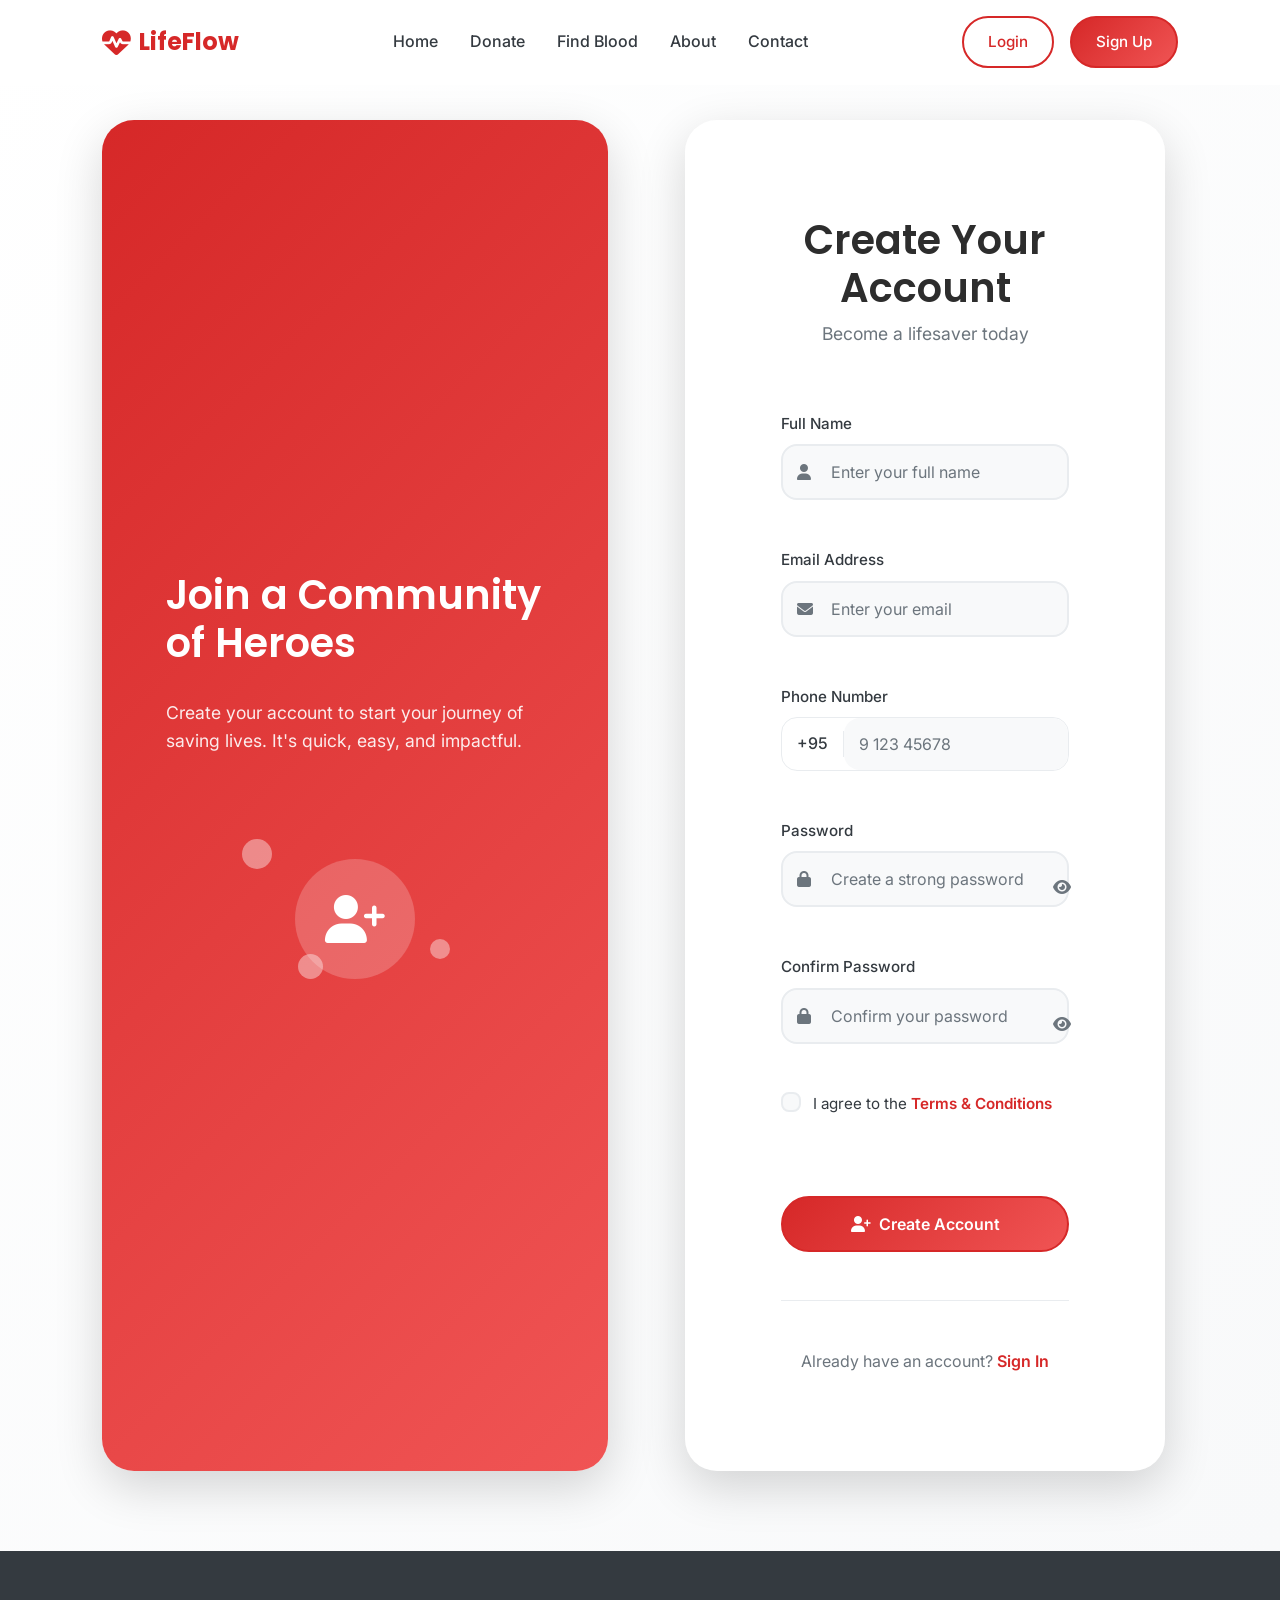
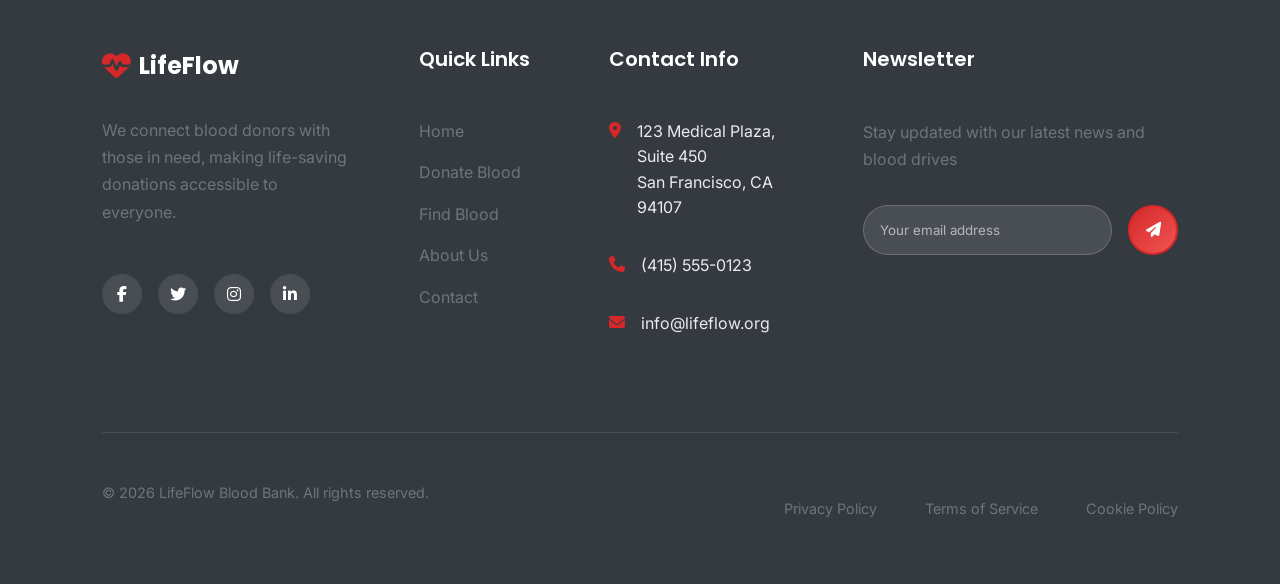
==== commit a5b5b101: "Merge pull request #1 from yinnmar404-afk/development carousel done" ====
--- a/register.html
+++ b/register.html
@@ -20,8 +20,19 @@
     <link rel="stylesheet" href="assets/css/style.css">
     <link rel="stylesheet" href="assets/css/animations.css">
     <link rel="stylesheet" href="assets/css/responsive.css">
-    <link rel="stylesheet" href="assets/css/register.css">
+    <link rel="stylesheet" href="assets/css/login.css">
     <link rel="stylesheet" href="assets/css/micro-interactions.css">
+
+    <style>
+        .phone-input-group { display: flex; align-items: center; border: 1px solid var(--light-gray); border-radius: var(--radius-md); background: white; transition: var(--transition-normal); }
+        .phone-input-group:focus-within { border-color: var(--primary); box-shadow: 0 0 0 3px rgba(214, 40, 40, 0.1); }
+        .phone-prefix { padding: 0 15px; color: var(--dark-gray); font-weight: 500; border-right: 1px solid var(--light-gray); }
+        .phone-input-group input { border: none; padding-left: 15px; flex-grow: 1; }
+        .phone-input-group input:focus { box-shadow: none; }
+        .login-form .checkbox-container { margin-top: var(--spacing-md); }
+        .login-form .btn-login { margin-top: var(--spacing-md); }
+        .terms-link { color: var(--primary); font-weight: 600; text-decoration: none; }
+    </style>
     
     <link rel="icon" type="image/x-icon" href="assets/images/icons/favicon.ico">
 </head>
@@ -54,224 +65,73 @@
     </nav>
 
     <!-- Register Section -->
-    <section class="register-section">
+    <section class="login-section">
         <div class="container">
-            <div class="register-container">
-                <!-- Progress Steps -->
-                <div class="register-progress" data-aos="fade-down">
-                    <div class="progress-steps">
-                        <div class="step active" data-step="1">
-                            <div class="step-number">1</div>
-                            <div class="step-text">
-                                <span class="step-title">Personal Info</span>
-                                <span class="step-desc">Basic details</span>
-                            </div>
-                        </div>
-                        <div class="step" data-step="2">
-                            <div class="step-number">2</div>
-                            <div class="step-text">
-                                <span class="step-title">Health Info</span>
-                                <span class="step-desc">Blood type & health</span>
-                            </div>
-                        </div>
-                        <div class="step" data-step="3">
-                            <div class="step-number">3</div>
-                            <div class="step-text">
-                                <span class="step-title">Account Setup</span>
-                                <span class="step-desc">Credentials</span>
+            <div class="login-container">
+                <!-- Left Side - Illustration -->
+                <div class="login-left" data-aos="fade-right">
+                    <div class="login-illustration">
+                        <div class="illustration-content">
+                            <h2 class="illustration-title">Join a Community of Heroes</h2>
+                            <p class="illustration-text">
+                                Create your account to start your journey of saving lives. It's quick, easy, and impactful.
+                            </p>
+                            <div class="illustration-image">
+                                <div class="login-heart">
+                                    <i class="fas fa-user-plus"></i>
+                                </div>
+                                <div class="login-drops">
+                                    <div class="drop"></div>
+                                    <div class="drop"></div>
+                                    <div class="drop"></div>
+                                </div>
                             </div>
                         </div>
                     </div>
-                    <div class="progress-bar">
-                        <div class="progress-fill" id="progressFill"></div>
-                    </div>
-                </div>
-
-                <!-- Register Form -->
-                <div class="register-card" data-aos="fade-up">
-                    <div class="register-header">
-                        <h1 class="register-title">Become a Lifesaver</h1>
-                        <p class="register-subtitle">Join our community of heroes</p>
-                    </div>
-
-                    <form class="register-form" id="registerForm">
-                        <!-- Step 1: Personal Information -->
-                        <div class="form-step active" data-step="1">
-                            <div class="form-row">
-                                <div class="form-group">
-                                    <label for="fullName" class="form-label">Full Name</label>
-                                    <div class="input-group">
-                                        <i class="fas fa-user"></i>
-                                        <input 
-                                            type="text" 
-                                            id="fullName" 
-                                            name="fullName" 
-                                            placeholder="Enter your full name"
-                                            required
-                                        >
-                                    </div>
-                                    <div class="error-message" id="fullNameError"></div>
-                                </div>
-                            </div>
-
-                            <div class="form-row">
-                                <div class="form-group">
-                                    <label for="email" class="form-label">Email Address</label>
-                                    <div class="input-group">
-                                        <i class="fas fa-envelope"></i>
-                                        <input 
-                                            type="email" 
-                                            id="email" 
-                                            name="email" 
-                                            placeholder="Enter your email"
-                                            required
-                                        >
-                                    </div>
-                                    <div class="error-message" id="emailError"></div>
-                                </div>
-                                <div class="form-group">
-                                    <label for="phone" class="form-label">Phone Number</label>
-                                    <div class="input-group">
-                                        <i class="fas fa-phone"></i>
-                                        <input 
-                                            type="tel" 
-                                            id="phone" 
-                                            name="phone" 
-                                            placeholder="Enter your phone number"
-                                            required
-                                        >
-                                    </div>
-                                    <div class="error-message" id="phoneError"></div>
-                                </div>
-                            </div>
-
-                            <div class="form-row">
-                                <div class="form-group">
-                                    <label for="gender" class="form-label">Gender</label>
-                                    <div class="input-group">
-                                        <i class="fas fa-venus-mars"></i>
-                                        <select id="gender" name="gender" required>
-                                            <option value="">Select gender</option>
-                                            <option value="male">Male</option>
-                                            <option value="female">Female</option>
-                                            <option value="other">Other</option>
-                                            <option value="prefer-not-to-say">Prefer not to say</option>
-                                        </select>
-                                    </div>
-                                    <div class="error-message" id="genderError"></div>
-                                </div>
-                                <div class="form-group">
-                                    <label for="dob" class="form-label">Date of Birth</label>
-                                    <div class="input-group">
-                                        <i class="fas fa-birthday-cake"></i>
-                                        <input 
-                                            type="date" 
-                                            id="dob" 
-                                            name="dob" 
-                                            required
-                                            max="2005-01-01"
-                                        >
-                                    </div>
-                                    <div class="error-message" id="dobError"></div>
-                                </div>
-                            </div>
+                </div>
+
+                <!-- Right Side - Register Form -->
+                <div class="login-right" data-aos="fade-left">
+                    <div class="login-card">
+                        <div class="login-header">
+                            <h1 class="login-title">Create Your Account</h1>
+                            <p class="login-subtitle">Become a lifesaver today</p>
                         </div>
 
-                        <!-- Step 2: Health Information -->
-                        <div class="form-step" data-step="2">
-                            <div class="form-group">
-                                <label for="bloodGroup" class="form-label">Blood Group</label>
-                                <div class="blood-group-selector">
-                                    <div class="blood-options">
-                                        <div class="blood-option" data-blood="A+">
-                                            <span>A+</span>
-                                        </div>
-                                        <div class="blood-option" data-blood="A-">
-                                            <span>A-</span>
-                                        </div>
-                                        <div class="blood-option" data-blood="B+">
-                                            <span>B+</span>
-                                        </div>
-                                        <div class="blood-option" data-blood="B-">
-                                            <span>B-</span>
-                                        </div>
-                                        <div class="blood-option" data-blood="AB+">
-                                            <span>AB+</span>
-                                        </div>
-                                        <div class="blood-option" data-blood="AB-">
-                                            <span>AB-</span>
-                                        </div>
-                                        <div class="blood-option" data-blood="O+">
-                                            <span>O+</span>
-                                        </div>
-                                        <div class="blood-option" data-blood="O-">
-                                            <span>O-</span>
-                                        </div>
-                                    </div>
-                                    <input type="hidden" id="bloodGroup" name="bloodGroup" required>
-                                    <div class="error-message" id="bloodGroupError"></div>
-                                </div>
-                            </div>
-
-                            <div class="form-group">
-                                <label class="form-label">Health Status</label>
-                                <div class="health-questions">
-                                    <div class="health-question">
-                                        <p>Have you donated blood in the last 3 months?</p>
-                                        <div class="radio-group">
-                                            <label class="radio-container">
-                                                <input type="radio" name="recentDonation" value="yes">
-                                                <span class="radio-checkmark"></span>
-                                                <span class="radio-label">Yes</span>
-                                            </label>
-                                            <label class="radio-container">
-                                                <input type="radio" name="recentDonation" value="no" checked>
-                                                <span class="radio-checkmark"></span>
-                                                <span class="radio-label">No</span>
-                                            </label>
-                                        </div>
-                                    </div>
-                                    <div class="health-question">
-                                        <p>Do you have any chronic illnesses?</p>
-                                        <div class="radio-group">
-                                            <label class="radio-container">
-                                                <input type="radio" name="chronicIllness" value="yes">
-                                                <span class="radio-checkmark"></span>
-                                                <span class="radio-label">Yes</span>
-                                            </label>
-                                            <label class="radio-container">
-                                                <input type="radio" name="chronicIllness" value="no" checked>
-                                                <span class="radio-checkmark"></span>
-                                                <span class="radio-label">No</span>
-                                            </label>
-                                        </div>
-                                    </div>
-                                </div>
-                            </div>
-                        </div>
-
-                        <!-- Step 3: Account Setup -->
-                        <div class="form-step" data-step="3">
+                        <form class="login-form" id="registerForm" novalidate>
+                            <div class="form-group">
+                                <label for="fullName" class="form-label">Full Name</label>
+                                <div class="input-group">
+                                    <i class="fas fa-user"></i>
+                                    <input type="text" id="fullName" name="fullName" placeholder="Enter your full name" required>
+                                </div>
+                                <div class="error-message" id="fullNameError"></div>
+                            </div>
+
+                            <div class="form-group">
+                                <label for="email" class="form-label">Email Address</label>
+                                <div class="input-group">
+                                    <i class="fas fa-envelope"></i>
+                                    <input type="email" id="email" name="email" placeholder="Enter your email" required>
+                                </div>
+                                <div class="error-message" id="emailError"></div>
+                            </div>
+
+                            <div class="form-group">
+                                <label for="phone" class="form-label">Phone Number</label>
+                                <div class="input-group phone-input-group">
+                                    <span class="phone-prefix">+95</span>
+                                    <input type="tel" id="phone" name="phone" placeholder="9 123 45678" required>
+                                </div>
+                                <div class="error-message" id="phoneError"></div>
+                            </div>
+
                             <div class="form-group">
                                 <label for="password" class="form-label">Password</label>
                                 <div class="input-group">
                                     <i class="fas fa-lock"></i>
-                                    <input 
-                                        type="password" 
-                                        id="password" 
-                                        name="password" 
-                                        placeholder="Create a strong password"
-                                        required
-                                    >
-                                    <button type="button" class="toggle-password" id="togglePassword">
-                                        <i class="fas fa-eye"></i>
-                                    </button>
-                                </div>
-                                <div class="password-strength" id="passwordStrength">
-                                    <div class="strength-bar">
-                                        <div class="strength-fill" id="strengthFill"></div>
-                                    </div>
-                                    <span class="strength-text" id="strengthText">Weak</span>
+                                    <input type="password" id="password" name="password" placeholder="Create a strong password" required>
+                                    <button type="button" class="toggle-password" id="togglePassword" aria-label="Toggle password visibility"><i class="fas fa-eye"></i></button>
                                 </div>
                                 <div class="error-message" id="passwordError"></div>
                             </div>
@@ -280,55 +140,38 @@
                                 <label for="confirmPassword" class="form-label">Confirm Password</label>
                                 <div class="input-group">
                                     <i class="fas fa-lock"></i>
-                                    <input 
-                                        type="password" 
-                                        id="confirmPassword" 
-                                        name="confirmPassword" 
-                                        placeholder="Confirm your password"
-                                        required
-                                    >
-                                    <button type="button" class="toggle-password" id="toggleConfirmPassword">
-                                        <i class="fas fa-eye"></i>
-                                    </button>
+                                    <input type="password" id="confirmPassword" name="confirmPassword" placeholder="Confirm your password" required>
+                                    <button type="button" class="toggle-password" id="toggleConfirmPassword" aria-label="Toggle password visibility"><i class="fas fa-eye"></i></button>
                                 </div>
                                 <div class="error-message" id="confirmPasswordError"></div>
                             </div>
 
                             <div class="form-group">
-                                <label class="checkbox-container terms-checkbox">
+                                <label class="checkbox-container">
                                     <input type="checkbox" id="terms" name="terms" required>
                                     <span class="checkmark"></span>
-                                    <span class="checkbox-label">
-                                        I agree to the <a href="#" class="terms-link">Terms of Service</a> and <a href="#" class="terms-link">Privacy Policy</a>. I understand that my information will be used for blood donation purposes only.
-                                    </span>
+                                    <span class="checkbox-label">I agree to the <a href="#" class="terms-link">Terms & Conditions</a></span>
                                 </label>
                                 <div class="error-message" id="termsError"></div>
                             </div>
-                        </div>
-
-                        <!-- Form Navigation -->
-                        <div class="form-navigation">
-                            <button type="button" class="btn btn-outline btn-prev" id="prevBtn">
-                                <i class="fas fa-arrow-left"></i>
-                                Previous
-                            </button>
-                            <button type="button" class="btn btn-primary btn-next" id="nextBtn">
-                                Next Step
-                                <i class="fas fa-arrow-right"></i>
-                            </button>
-                            <button type="submit" class="btn btn-primary btn-submit" id="submitBtn">
+
+                            <button type="submit" class="btn btn-primary btn-login" id="submitBtn">
                                 <i class="fas fa-user-plus"></i>
                                 Create Account
                             </button>
-                        </div>
-                    </form>
+
+                            <div class="login-footer">
+                                <p>Already have an account? <a href="login.html" class="signup-link">Sign In</a></p>
+                            </div>
+                        </form>
+                    </div>
                 </div>
             </div>
         </div>
     </section>
 
     <!-- Success Modal -->
-    <div class="modal-overlay" id="successModal">
+    <div class="modal-overlay" id="successModal" style="display: none;">
         <div class="modal-content">
             <div class="modal-success">
                 <div class="success-icon">
@@ -428,7 +271,7 @@
     <!-- Scripts -->
     <script src="https://unpkg.com/aos@2.3.1/dist/aos.js"></script>
     <script src="assets/js/main.js"></script>
-    <script src="assets/js/navbar.js"></script>
+    <script src="assets/js/form-helpers.js"></script>
     <script src="assets/js/register.js"></script>
     <script src="assets/js/micro-interactions.js"></script>
     
--- a/assets/css/style.css
+++ b/assets/css/style.css
@@ -1,39 +1,39 @@
 /* ===== CSS Variables ===== */
 :root {
     /* Colors */
-    --primary: #D62828;
-    --primary-dark: #B21E1E;
-    --primary-light: #F05454;
-    --secondary: #FFFFFF;
-    --accent: #2D2D2D;
-    --background: #F8F9FA;
-    --light-gray: #E9ECEF;
-    --medium-gray: #6C757D;
-    --dark-gray: #343A40;
-    --success: #28A745;
-    --warning: #FFC107;
-    --danger: #DC3545;
-    --info: #17A2B8;
-    
+    --primary: #d62828;
+    --primary-dark: #b21e1e;
+    --primary-light: #f05454;
+    --secondary: #ffffff;
+    --accent: #2d2d2d;
+    --background: #f8f9fa;
+    --light-gray: #e9ecef;
+    --medium-gray: #6c757d;
+    --dark-gray: #343a40;
+    --success: #28a745;
+    --warning: #ffc107;
+    --danger: #dc3545;
+    --info: #17a2b8;
+
     /* Gradients */
     --gradient-primary: linear-gradient(135deg, var(--primary), var(--primary-light));
-    --gradient-light: linear-gradient(135deg, #FFFFFF, var(--background));
-    
+    --gradient-light: linear-gradient(135deg, #ffffff, var(--background));
+
     /* Shadows */
     --shadow-sm: 0 2px 8px rgba(0, 0, 0, 0.05);
     --shadow-md: 0 4px 16px rgba(0, 0, 0, 0.08);
     --shadow-lg: 0 8px 32px rgba(0, 0, 0, 0.12);
     --shadow-xl: 0 16px 48px rgba(0, 0, 0, 0.16);
-    
+
     /* Glass Effect */
     --glass-bg: rgba(255, 255, 255, 0.85);
     --glass-border: 1px solid rgba(255, 255, 255, 0.2);
     --glass-shadow: 0 8px 32px rgba(0, 0, 0, 0.1);
-    
+
     /* Typography */
-    --font-primary: 'Inter', -apple-system, BlinkMacSystemFont, sans-serif;
-    --font-heading: 'Poppins', -apple-system, BlinkMacSystemFont, sans-serif;
-    
+    --font-primary: "Inter", -apple-system, BlinkMacSystemFont, sans-serif;
+    --font-heading: "Poppins", -apple-system, BlinkMacSystemFont, sans-serif;
+
     /* Spacing */
     --spacing-xs: 0.5rem;
     --spacing-sm: 1rem;
@@ -41,14 +41,14 @@
     --spacing-lg: 3rem;
     --spacing-xl: 4rem;
     --spacing-xxl: 6rem;
-    
+
     /* Border Radius */
     --radius-sm: 8px;
     --radius-md: 16px;
     --radius-lg: 24px;
     --radius-xl: 32px;
     --radius-pill: 9999px;
-    
+
     /* Transitions */
     --transition-fast: 0.2s ease;
     --transition-normal: 0.3s ease;
@@ -74,7 +74,12 @@
     overflow-x: hidden;
 }
 
-h1, h2, h3, h4, h5, h6 {
+h1,
+h2,
+h3,
+h4,
+h5,
+h6 {
     font-family: var(--font-heading);
     font-weight: 600;
     line-height: 1.2;
@@ -222,7 +227,7 @@
 }
 
 .nav-link.active::after {
-    content: '';
+    content: "";
     position: absolute;
     bottom: 0;
     left: 0;
@@ -469,7 +474,7 @@
 }
 
 .heart::before {
-    content: '❤️';
+    content: "❤️";
 }
 
 /* ===== Statistics Section ===== */
@@ -653,22 +658,22 @@
 
 .blood-status.urgent {
     background: rgba(255, 107, 107, 0.2);
-    color: #FF6B6B;
+    color: #ff6b6b;
 }
 
 .blood-status.critical {
     background: rgba(255, 43, 43, 0.2);
-    color: #FF2B2B;
+    color: #ff2b2b;
 }
 
 .blood-status.moderate {
     background: rgba(255, 193, 7, 0.2);
-    color: #FFC107;
+    color: #ffc107;
 }
 
 .blood-status.low {
     background: rgba(40, 167, 69, 0.2);
-    color: #28A745;
+    color: #28a745;
 }
 
 /* ===== Process Section ===== */
@@ -983,4 +988,47 @@
 
 .footer-bottom-links a:hover {
     color: var(--primary);
-}+}
+
+.splide__slide img {
+    width: 100%;
+    height: 100%;
+    object-fit: cover;
+}
+
+.splide__slide {
+    opacity: 0.6;
+}
+
+.splide__slide.is-active {
+    opacity: 1;
+}
+
+.stat-card {
+    display: flex;
+    flex-direction: column;
+    align-items: center;
+    text-align: center;
+    border: 1px solid #ccc;
+    border-radius: 8px;
+    padding: 20px;
+    margin: 10px;
+    background-color: #fff;
+    box-shadow: 0 2px 4px rgba(0, 0, 0, 0.1);
+}
+
+.stat-icon {
+    font-size: 24px;
+    margin-bottom: 10px;
+}
+
+.stat-number {
+    font-size: 24px;
+    font-weight: bold;
+    margin-bottom: 5px;
+}
+
+.stat-label {
+    font-size: 14px;
+    color: #666;
+}
--- a/assets/css/login.css
+++ b/assets/css/login.css
@@ -0,0 +1,447 @@
+/* ===== Login Page Styles ===== */
+
+.login-section {
+    min-height: 100vh;
+    display: flex;
+    align-items: center;
+    padding: 120px 0 80px;
+    background: var(--gradient-light);
+}
+
+.login-container {
+    display: grid;
+    grid-template-columns: 1fr 1fr;
+    gap: var(--spacing-xl);
+    max-width: 1200px;
+    margin: 0 auto;
+    align-items: stretch;
+}
+
+/* Left Side - Illustration */
+.login-left {
+    height: 100%;
+    display: flex;
+    align-items: center;
+    justify-content: center;
+}
+
+.login-illustration {
+    background: var(--gradient-primary);
+    border-radius: var(--radius-xl);
+    padding: var(--spacing-xl);
+    height: 100%;
+    display: flex;
+    flex-direction: column;
+    justify-content: center;
+    color: var(--secondary);
+    box-shadow: var(--shadow-xl);
+    position: relative;
+    overflow: hidden;
+}
+
+.illustration-content {
+    position: relative;
+    z-index: 2;
+}
+
+.illustration-title {
+    font-size: 2.5rem;
+    margin-bottom: var(--spacing-md);
+    color: var(--secondary);
+}
+
+.illustration-text {
+    font-size: 1.1rem;
+    margin-bottom: var(--spacing-xl);
+    opacity: 0.9;
+    max-width: 400px;
+}
+
+.illustration-image {
+    height: 200px;
+    position: relative;
+    margin-top: var(--spacing-xl);
+}
+
+.login-heart {
+    position: absolute;
+    top: 50%;
+    left: 50%;
+    transform: translate(-50%, -50%);
+    width: 120px;
+    height: 120px;
+    background: rgba(255, 255, 255, 0.2);
+    border-radius: 50%;
+    display: flex;
+    align-items: center;
+    justify-content: center;
+    font-size: 3rem;
+    animation: heartbeat 2s ease-in-out infinite;
+}
+
+.login-drops {
+    position: absolute;
+    width: 100%;
+    height: 100%;
+}
+
+.login-drops .drop {
+    position: absolute;
+    background: rgba(255, 255, 255, 0.4);
+    border-radius: 50%;
+    animation: dropFloat 6s ease-in-out infinite;
+}
+
+.login-drops .drop:nth-child(1) {
+    width: 30px;
+    height: 30px;
+    top: 10%;
+    left: 20%;
+    animation-delay: 0s;
+}
+
+.login-drops .drop:nth-child(2) {
+    width: 20px;
+    height: 20px;
+    top: 60%;
+    right: 25%;
+    animation-delay: 2s;
+}
+
+.login-drops .drop:nth-child(3) {
+    width: 25px;
+    height: 25px;
+    bottom: 20%;
+    left: 35%;
+    animation-delay: 4s;
+}
+
+/* Right Side - Login Form */
+.login-right {
+    display: flex;
+    justify-content: center;
+}
+
+.login-card {
+    background: var(--secondary);
+    border-radius: var(--radius-xl);
+    padding: var(--spacing-xxl);
+    width: 100%;
+    max-width: 480px;
+    box-shadow: var(--shadow-xl);
+    height: 100%;
+}
+
+.login-header {
+    text-align: center;
+    margin-bottom: var(--spacing-xl);
+}
+
+.login-title {
+    font-size: 2.5rem;
+    color: var(--accent);
+    margin-bottom: var(--spacing-xs);
+}
+
+.login-subtitle {
+    color: var(--medium-gray);
+    font-size: 1.1rem;
+}
+
+/* Form Styles */
+.login-form .form-group {
+    margin-bottom: var(--spacing-lg);
+}
+
+.form-label {
+    display: block;
+    font-weight: 500;
+    color: var(--dark-gray);
+    margin-bottom: var(--spacing-xs);
+    font-size: 0.95rem;
+}
+
+.input-group {
+    position: relative;
+    display: flex;
+    align-items: center;
+}
+
+.input-group i {
+    position: absolute;
+    left: 1rem;
+    color: var(--medium-gray);
+    font-size: 1rem;
+}
+
+.input-group input {
+    width: 100%;
+    padding: 1rem 1rem 1rem 3rem;
+    border: 2px solid var(--light-gray);
+    border-radius: var(--radius-md);
+    font-family: var(--font-primary);
+    font-size: 1rem;
+    color: var(--accent);
+    background: var(--background);
+    transition: var(--transition-normal);
+    outline: none;
+}
+
+.input-group input:focus {
+    border-color: var(--primary);
+    background: var(--secondary);
+    box-shadow: 0 0 0 3px rgba(214, 40, 40, 0.1);
+}
+
+.input-group input::placeholder {
+    color: var(--medium-gray);
+}
+
+.toggle-password {
+    position: absolute;
+    right: 1rem;
+    background: none;
+    border: none;
+    color: var(--medium-gray);
+    cursor: pointer;
+    font-size: 1rem;
+    padding: 0.5rem;
+    transition: var(--transition-normal);
+}
+
+.toggle-password:hover {
+    color: var(--primary);
+}
+
+.error-message {
+    color: var(--danger);
+    font-size: 0.85rem;
+    margin-top: 0.5rem;
+    display: none;
+}
+
+/* Form Options */
+.form-options {
+    display: flex;
+    justify-content: space-between;
+    align-items: center;
+    margin-bottom: var(--spacing-lg);
+}
+
+.checkbox-container {
+    display: flex;
+    align-items: center;
+    cursor: pointer;
+    position: relative;
+    padding-left: 2rem;
+    user-select: none;
+}
+
+.checkbox-container input {
+    position: absolute;
+    opacity: 0;
+    cursor: pointer;
+    height: 0;
+    width: 0;
+}
+
+.checkmark {
+    position: absolute;
+    left: 0;
+    top: 0;
+    height: 20px;
+    width: 20px;
+    background: var(--background);
+    border: 2px solid var(--light-gray);
+    border-radius: var(--radius-sm);
+    transition: var(--transition-normal);
+}
+
+.checkbox-container:hover .checkmark {
+    border-color: var(--primary);
+}
+
+.checkbox-container input:checked ~ .checkmark {
+    background: var(--primary);
+    border-color: var(--primary);
+}
+
+.checkmark:after {
+    content: "";
+    position: absolute;
+    display: none;
+    left: 6px;
+    top: 2px;
+    width: 5px;
+    height: 10px;
+    border: solid white;
+    border-width: 0 2px 2px 0;
+    transform: rotate(45deg);
+}
+
+.checkbox-container input:checked ~ .checkmark:after {
+    display: block;
+}
+
+.checkbox-label {
+    color: var(--dark-gray);
+    font-size: 0.95rem;
+}
+
+.forgot-password {
+    color: var(--primary);
+    font-size: 0.95rem;
+    font-weight: 500;
+    transition: var(--transition-normal);
+}
+
+.forgot-password:hover {
+    color: var(--primary-dark);
+    text-decoration: underline;
+}
+
+/* Login Button */
+.btn-login {
+    width: 100%;
+    padding: 1rem;
+    font-size: 1rem;
+    font-weight: 600;
+    margin-bottom: var(--spacing-lg);
+}
+
+/* Divider */
+.login-divider {
+    display: flex;
+    align-items: center;
+    text-align: center;
+    margin: var(--spacing-lg) 0;
+    color: var(--medium-gray);
+    font-size: 0.9rem;
+}
+
+.login-divider::before,
+.login-divider::after {
+    content: "";
+    flex: 1;
+    border-bottom: 1px solid var(--light-gray);
+}
+
+.login-divider span {
+    padding: 0 var(--spacing-md);
+}
+
+/* Google Button */
+.btn-google {
+    width: 100%;
+    padding: 1rem;
+    font-size: 0.95rem;
+    font-weight: 500;
+    margin-bottom: var(--spacing-lg);
+}
+
+/* Login Footer */
+.login-footer {
+    text-align: center;
+    padding-top: var(--spacing-lg);
+    border-top: 1px solid var(--light-gray);
+}
+
+.login-footer p {
+    color: var(--medium-gray);
+    margin-bottom: 0;
+}
+
+.signup-link {
+    color: var(--primary);
+    font-weight: 600;
+    transition: var(--transition-normal);
+}
+
+.signup-link:hover {
+    color: var(--primary-dark);
+    text-decoration: underline;
+}
+
+/* Responsive Design */
+@media (max-width: 992px) {
+    .login-container {
+        grid-template-columns: 1fr;
+        gap: var(--spacing-xl);
+    }
+    
+    .login-left {
+        display: none;
+    }
+    
+    .login-right {
+        max-width: 500px;
+        margin: 0 auto;
+    }
+}
+
+@media (max-width: 576px) {
+    .login-section {
+        padding: 100px 0 60px;
+    }
+    
+    .login-card {
+        padding: var(--spacing-xl);
+    }
+    
+    .login-title {
+        font-size: 2rem;
+    }
+    
+    .form-options {
+        flex-direction: column;
+        align-items: flex-start;
+        gap: var(--spacing-md);
+    }
+    
+    .forgot-password {
+        align-self: flex-start;
+    }
+}
+
+/* Animation for form focus */
+@keyframes focusInput {
+    0% {
+        transform: scale(1);
+    }
+    50% {
+        transform: scale(1.02);
+    }
+    100% {
+        transform: scale(1);
+    }
+}
+
+.input-group input:focus {
+    animation: focusInput 0.3s ease-out;
+}
+
+/* Loading state */
+.btn-login.loading {
+    position: relative;
+    color: transparent;
+}
+
+.btn-login.loading::after {
+    content: "";
+    position: absolute;
+    top: 50%;
+    left: 50%;
+    width: 20px;
+    height: 20px;
+    border: 2px solid rgba(255, 255, 255, 0.3);
+    border-top-color: white;
+    border-radius: 50%;
+    animation: spin 1s linear infinite;
+    transform: translate(-50%, -50%);
+}
+
+@keyframes spin {
+    to {
+        transform: translate(-50%, -50%) rotate(360deg);
+    }
+}
